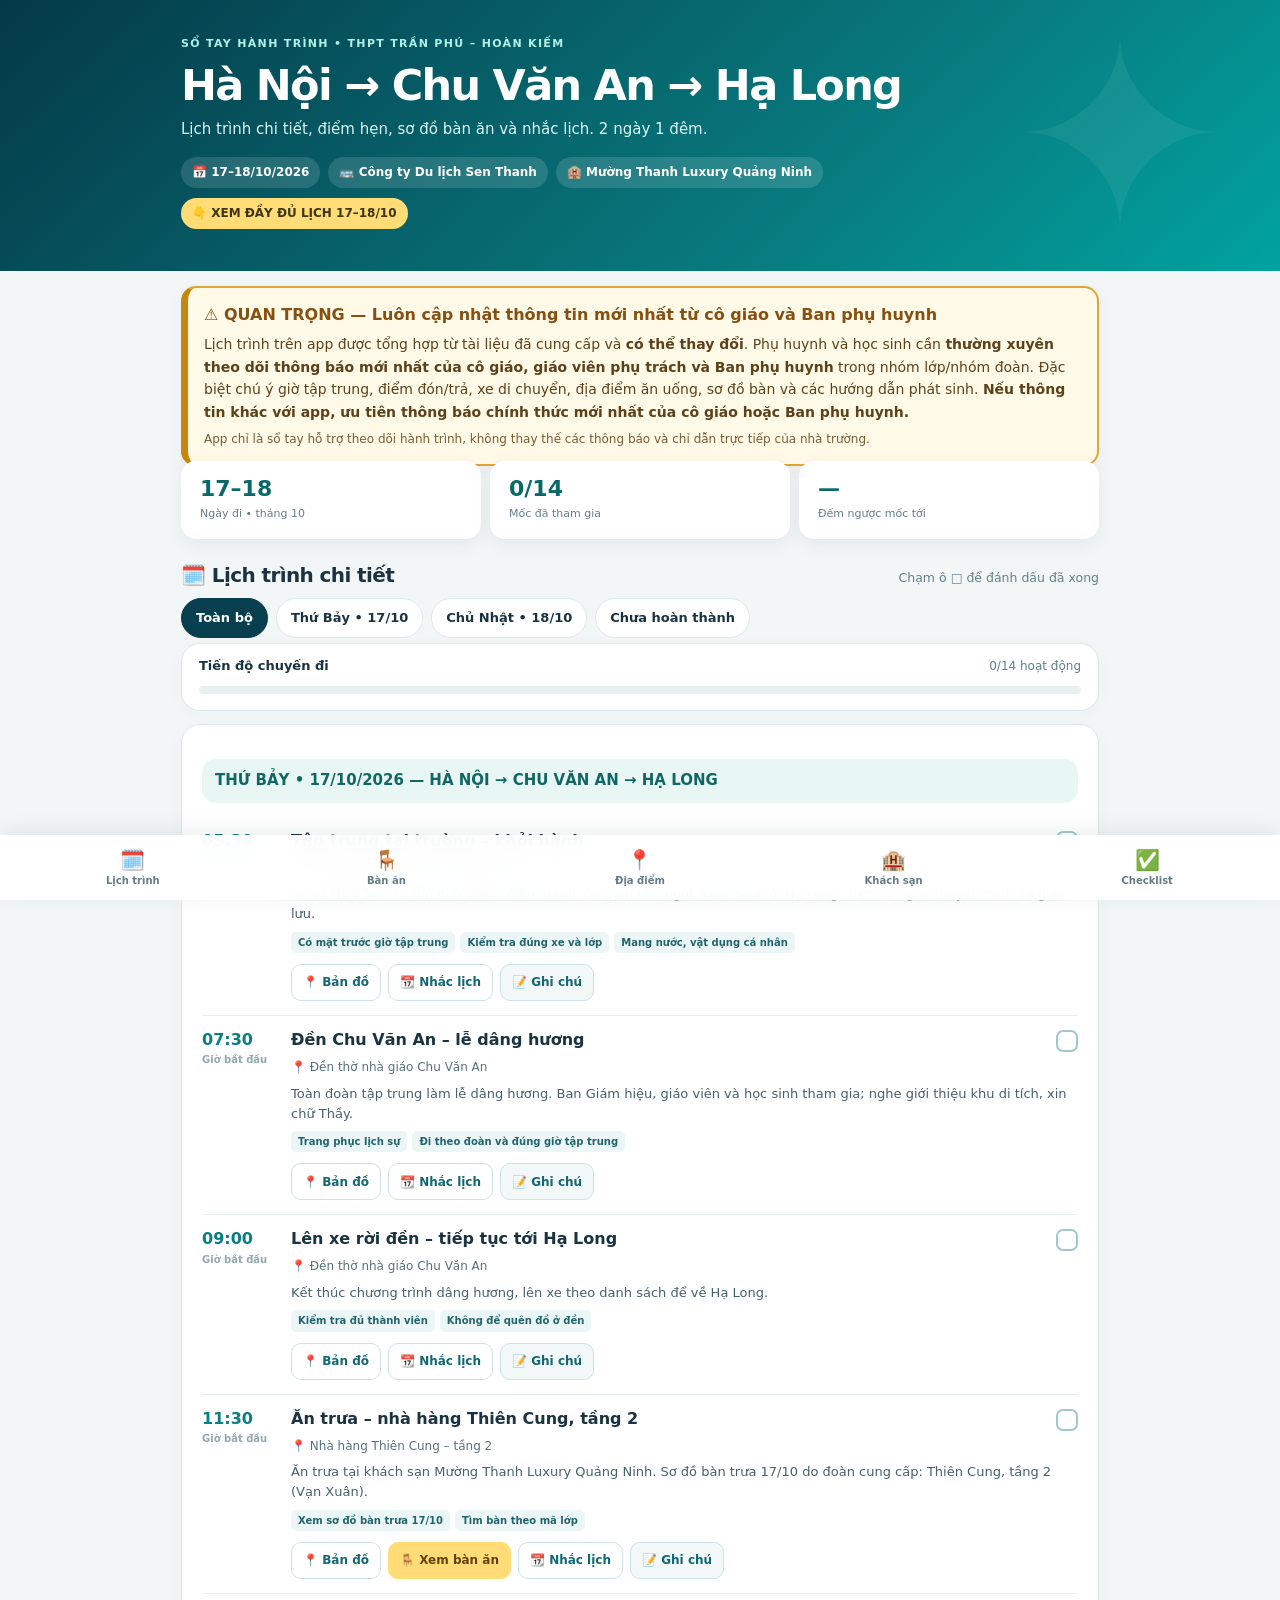
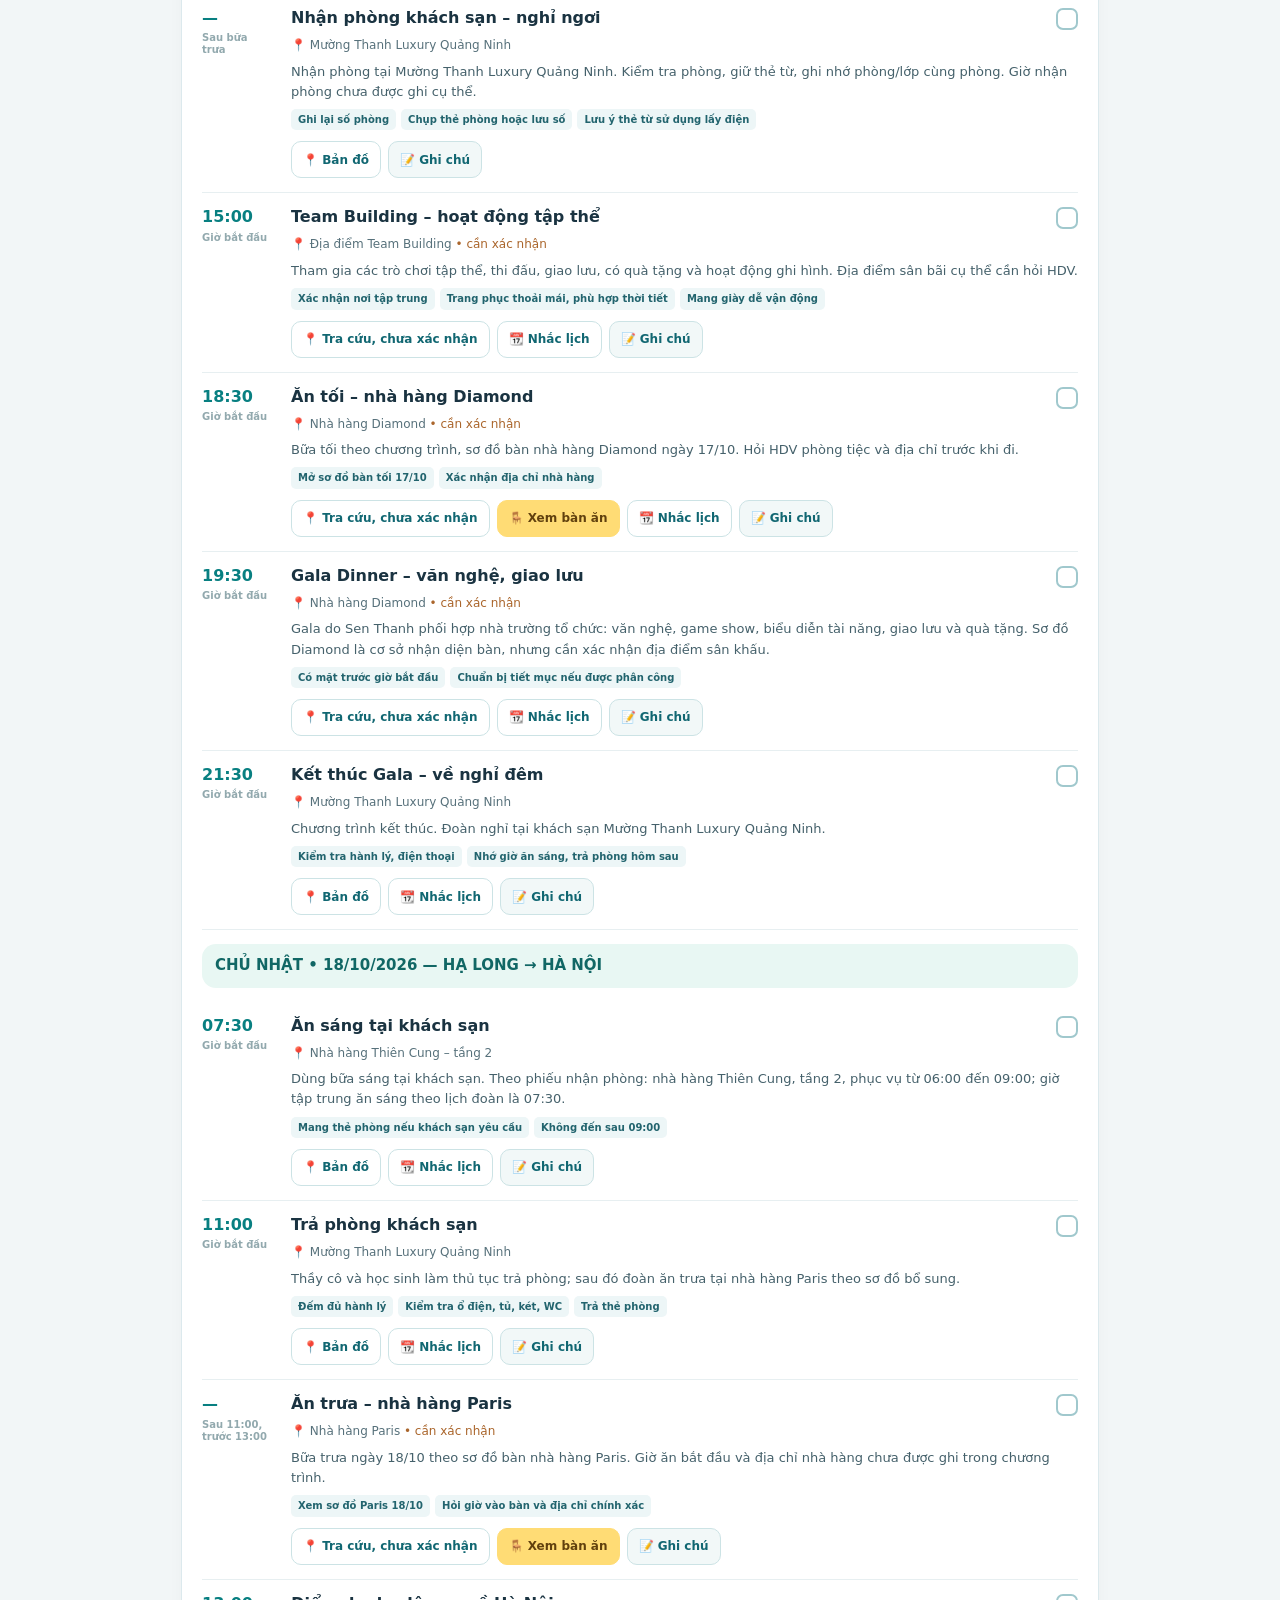
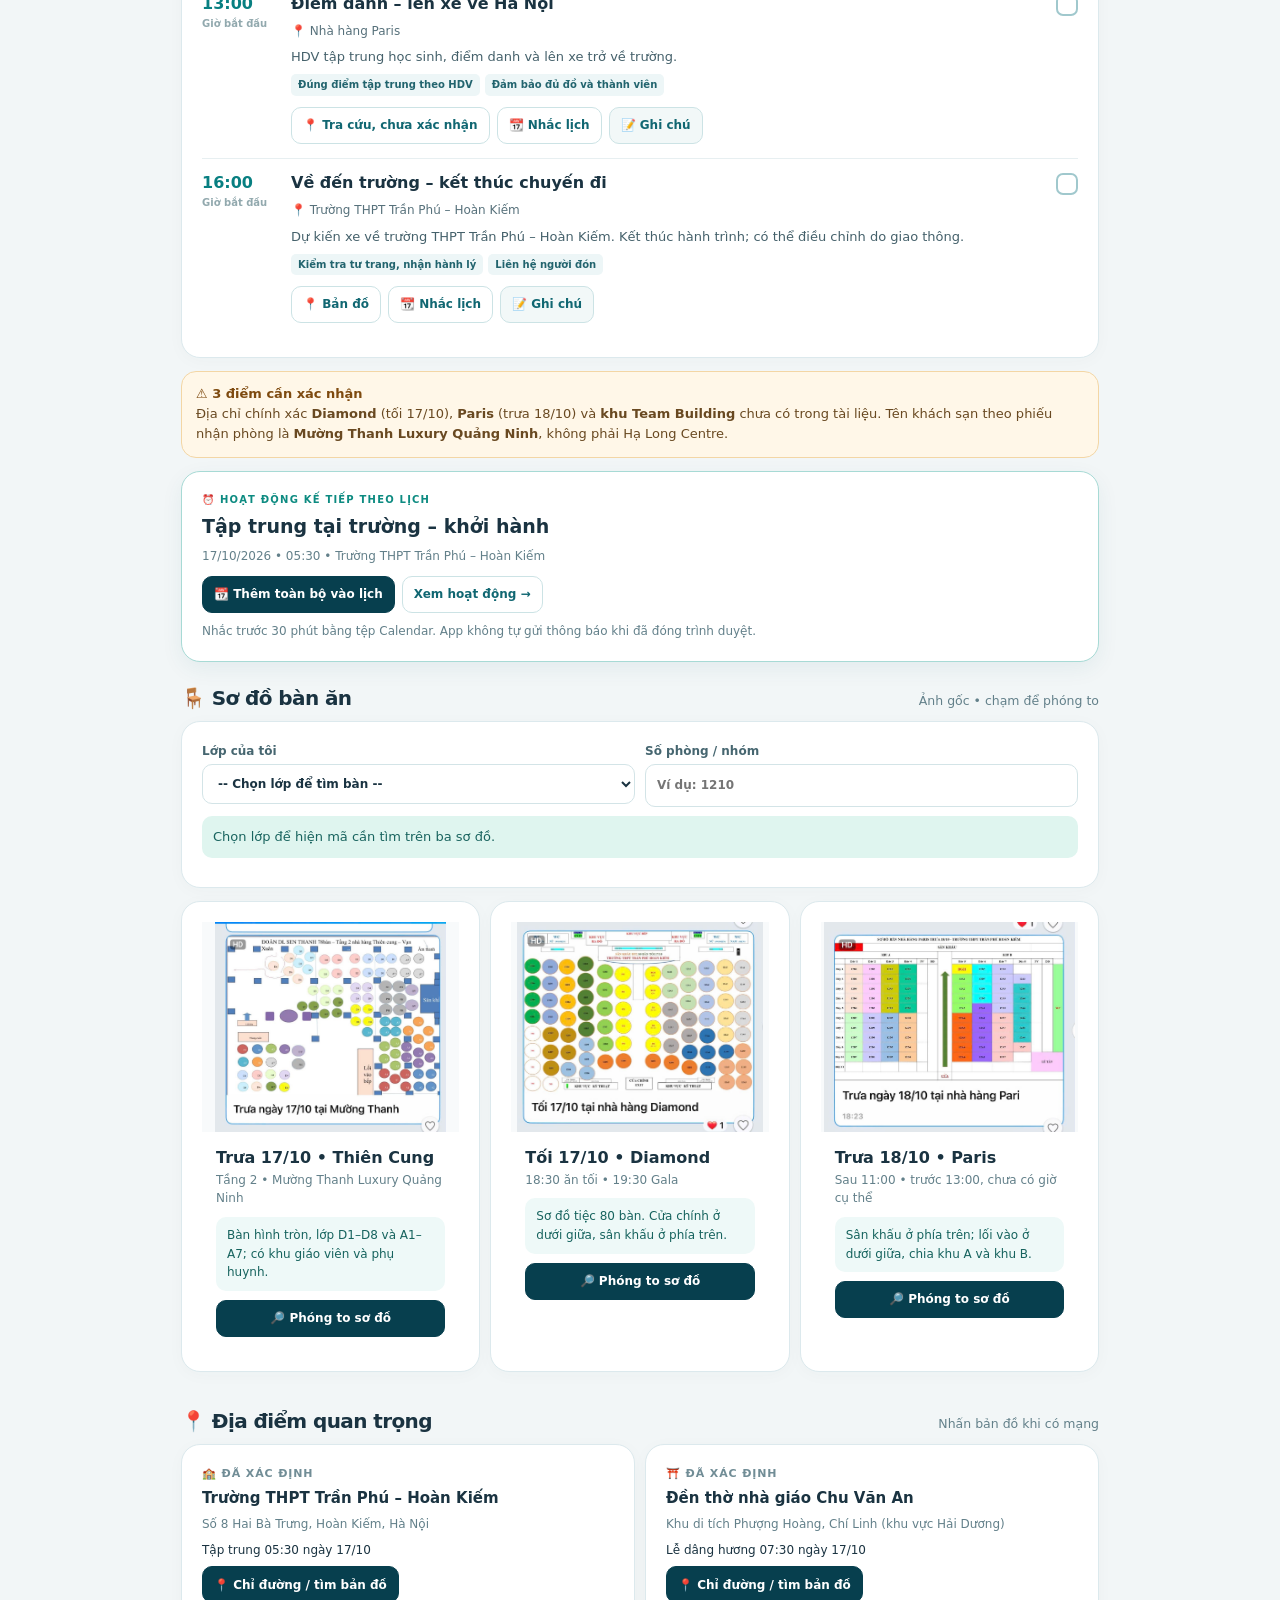
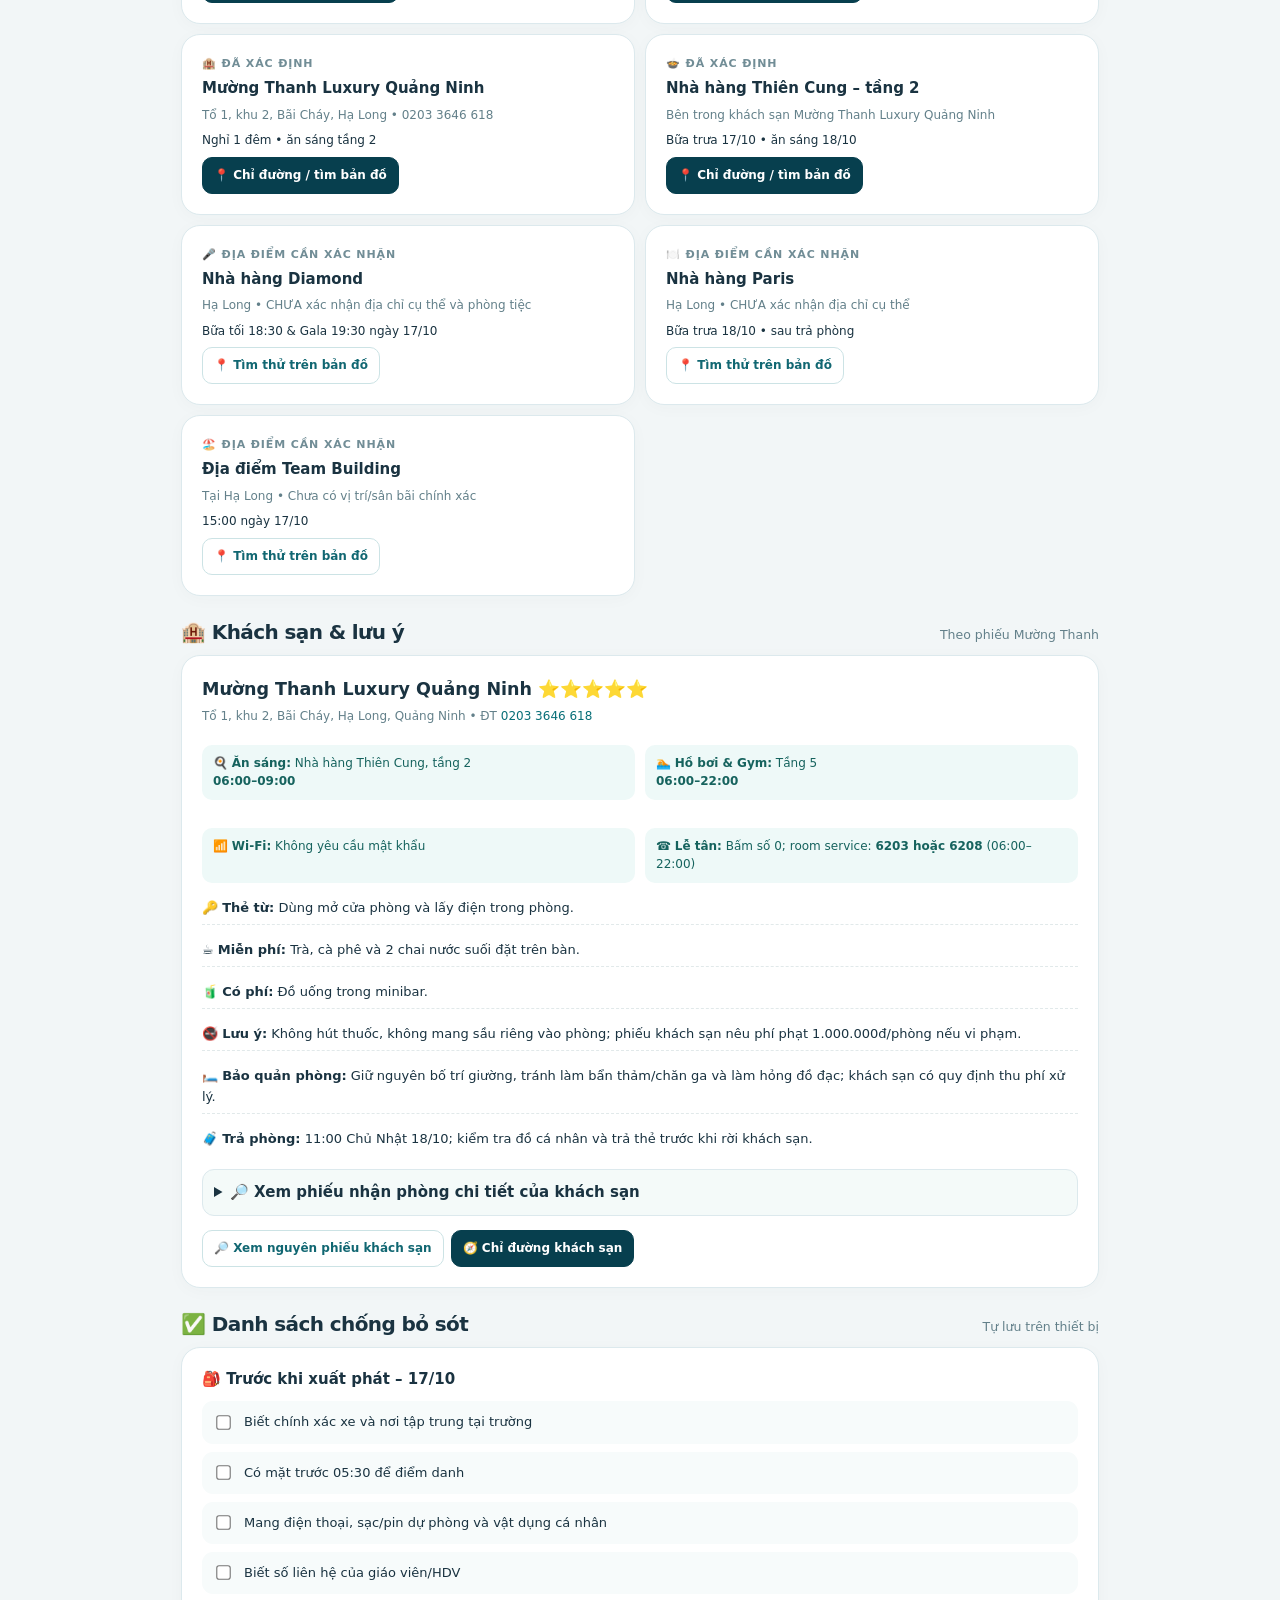
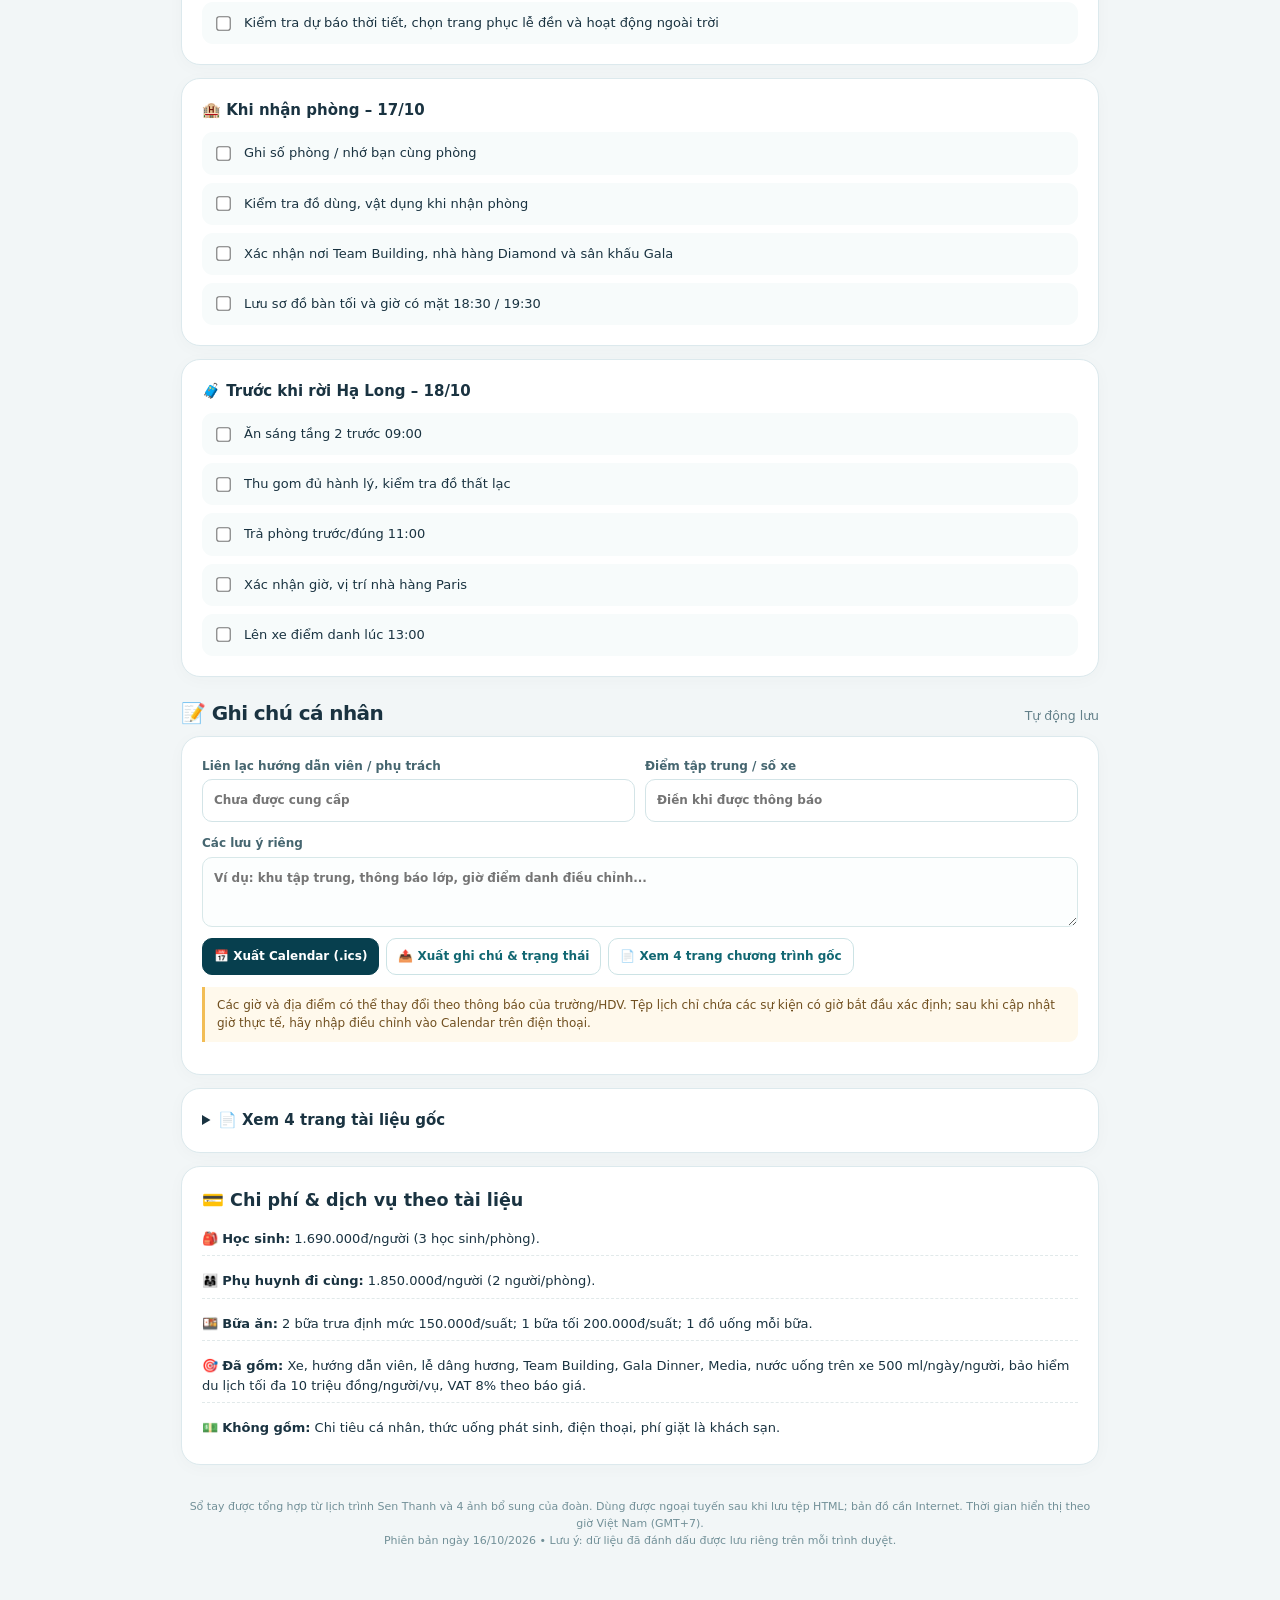
==== ha-long-17-18-10-2026/index.html @ 13219a69 "Publish Ha Long 17-18 Oct 2026 travel itinerary and official notice" ====
<!doctype html>
<html lang="vi"><head><meta charset="UTF-8"><meta name="viewport" content="width=device-width, initial-scale=1, viewport-fit=cover"><meta name="theme-color" content="#073f4e"><title>Lịch trình Hạ Long • 17–18/10/2026</title>
<style>
:root{color-scheme:light;--navy:#073f4e;--ink:#1a3341;--muted:#63808a;--sea:#0c908c;--mint:#e8f7f3;--paper:#f2f6f7;--yellow:#ffdc75;--line:#dce9ed;--rose:#fff0ea;--radius:19px}*{box-sizing:border-box}html{scroll-behavior:smooth}body{margin:0;background:var(--paper);color:var(--ink);font:15px/1.55 system-ui,-apple-system,BlinkMacSystemFont,"Segoe UI",sans-serif;padding-bottom:calc(96px + env(safe-area-inset-bottom))}button,input,select,textarea{font:inherit}button{cursor:pointer}a{color:#086f78;text-decoration:none}a:hover{text-decoration:underline}.wrap{width:min(100%,950px);padding:0 16px;margin:auto}.hero{background:linear-gradient(137deg,#043948 0%,#087c80 66%,#00a3a0 100%);color:#fff;padding:25px 0 30px;position:relative;overflow:hidden}.hero:before{content:'✦';position:absolute;right:4%;top:-64px;font-size:260px;color:#ffffff10}.kicker{letter-spacing:.12em;font-size:11px;font-weight:800;text-transform:uppercase;color:#b1f0e6}.hero h1{font-size:clamp(29px,6.8vw,43px);line-height:1.12;letter-spacing:-.04em;margin:9px 0}.hero p{margin:0;color:#d9f5f3}.hero-bottom{display:flex;flex-wrap:wrap;gap:8px;margin-top:16px}.pill{display:inline-flex;align-items:center;gap:6px;border-radius:999px;padding:6px 11px;font-size:12px;font-weight:700;background:#ffffff22;color:inherit}.stats{display:grid;grid-template-columns:repeat(3,1fr);gap:9px;margin:-22px auto 16px;position:relative;z-index:1}.stat{background:#fff;border-radius:15px;padding:13px 11px;box-shadow:0 5px 18px #0b3a4912}.stat b{display:block;font-size:22px;color:#096968;line-height:1.15}.stat span{color:#657e89;font-size:11px}.topalert{border:1px solid #f3d6a5;background:#fff7e8;border-radius:15px;padding:12px 14px;margin:13px 0;color:#694921;font-size:13px}.topalert strong{color:#7e4a0f}.sectionhead{margin:23px 0 10px;display:flex;justify-content:space-between;align-items:baseline;gap:8px}.sectionhead h2{font-size:20px;letter-spacing:-.03em;line-height:1.3;margin:0}.sectionhead small{color:var(--muted)}.panel{background:white;border:1px solid var(--line);border-radius:var(--radius);padding:17px;margin-bottom:13px;box-shadow:0 3px 17px #143d4c07}.next{border-color:#a7dad5;box-shadow:0 7px 22px #005b6311}.eyebrow{font-size:10px;font-weight:900;text-transform:uppercase;letter-spacing:.12em;color:#0d8b81}.next strong{display:block;font-size:19px;margin:5px 0}.sub{font-size:12px;color:var(--muted)}.flex{display:flex;align-items:center;justify-content:space-between;gap:12px}.grid2{display:grid;grid-template-columns:repeat(2,minmax(0,1fr));gap:10px}.filterrow{display:flex;gap:8px;overflow:auto;padding-bottom:5px}.chip{white-space:nowrap;border:1px solid var(--line);background:#fff;padding:9px 14px;border-radius:999px;color:var(--ink);font-size:13px;font-weight:800}.chip.active{background:var(--navy);color:#fff;border-color:var(--navy)}.dayhead{background:var(--mint);border-radius:14px;padding:10px 13px;font-weight:900;color:#116765;margin:14px 0}.event{display:grid;grid-template-columns:54px 1fr;gap:12px;padding:14px 0;border-bottom:1px solid #e7eff1}.event:last-child{border:0}.et{font-weight:900;color:#087f81;font-size:15px;line-height:1.2}.et small{display:block;color:#92a9ae;font-size:10px;font-weight:700;margin-top:5px}.erow{display:flex;gap:8px;align-items:flex-start}.evtitle{font-size:16px;line-height:1.3;font-weight:850;margin:0;flex:1}.event.checked .evtitle{text-decoration:line-through;color:#90a2a8}.evplace{font-size:12px;color:#57717b;margin:6px 0}.desc{font-size:13px;margin:7px 0;color:#45616b}.tags{display:flex;flex-wrap:wrap;gap:5px;margin-top:7px}.tag{background:#edf6f7;border-radius:5px;padding:3px 7px;font-size:10px;font-weight:750;color:#22646e}.tag.warn{background:#fff0d7;color:#92551c}.tag.special{background:#e4f5e9;color:#377b52}.actions{display:flex;gap:7px;flex-wrap:wrap;margin-top:11px}.btn{display:inline-flex;align-items:center;justify-content:center;gap:6px;border:1px solid #cce3e5;border-radius:10px;background:white;color:#116772;padding:8px 11px;font-size:12px;font-weight:800;min-height:37px;text-decoration:none!important}.btn.primary{background:var(--navy);color:white;border-color:var(--navy)}.btn.yellow{background:var(--yellow);border-color:var(--yellow);color:#61410e}.btn.ghost{background:#f2f8f8}.complete{appearance:none;border:2px solid #a0c8cd;border-radius:7px;width:22px;height:22px;flex:0 0 22px;margin:0;cursor:pointer}.complete:checked{background:#0b9089;border-color:#0b9089;background-image:url("data:image/svg+xml,%3Csvg xmlns='http://www.w3.org/2000/svg' viewBox='0 0 24 24'%3E%3Cpath fill='none' stroke='white' stroke-width='3.3' d='m5 12 5 5L20 7'/%3E%3C/svg%3E")}.progressouter{height:8px;border-radius:20px;background:#e8f1f0;overflow:hidden;margin:10px 0 4px}.progressinner{height:100%;background:linear-gradient(90deg,#0c998e,#4fcfba);border-radius:20px;transition:width .2s}.imgcard{overflow:hidden;padding:0}.imgcard img{display:block;width:100%;height:210px;object-fit:contain;background:#f8fafb;cursor:zoom-in}.imgbody{padding:14px}.imgbody h3{margin:0;font-size:16px}.muted{color:var(--muted)}.mini{font-size:12px}.maplabel{background:#eef9f8;color:#16635e;border-radius:10px;font-size:12px;padding:9px 11px;margin:9px 0}.note{width:100%;border:1px solid #d8e8e9;border-radius:10px;padding:11px;min-height:70px;resize:vertical;background:#fcfefe}.field{display:flex;flex-direction:column;gap:4px;font-size:12px;color:#466670;font-weight:750}.field input,.field select{border-radius:10px;border:1px solid #d3e4e7;background:#fff;padding:11px;color:var(--ink);width:100%}.checklist{display:grid;gap:8px}.checkitem{display:flex;align-items:center;gap:11px;background:#f7fbfb;padding:11px;border-radius:11px;font-size:13px;cursor:pointer}.checkitem input{accent-color:#0c8886;transform:scale(1.12)}.checkitem.done{color:#8b9fa4;text-decoration:line-through}.infoitems{display:grid;gap:9px}.infoitems div{font-size:13px;border-bottom:1px dashed #e1e9ea;padding:6px 0}.infoitems div:last-child{border:0}.warnbox{border-left:3px solid #f2bd55;padding:9px 12px;background:#fff9ec;font-size:12px;border-radius:0 9px 9px 0;color:#715020;margin:12px 0}.nav{position:fixed;bottom:0;left:0;right:0;z-index:10;padding:7px 7px calc(7px + env(safe-area-inset-bottom));background:#ffffffee;backdrop-filter:blur(12px);box-shadow:0 -4px 20px #12303a15;display:flex;justify-content:space-around;gap:2px}.nav a{flex:1;text-align:center;color:#647d88;font-size:10px;font-weight:750;padding:5px 1px;border-radius:10px}.nav a span{display:block;font-size:20px;line-height:1.3}.nav a:focus,.nav a:hover{background:#e5f5f5;color:#087d79;text-decoration:none}.mapdialog{border:0;border-radius:16px;box-shadow:0 20px 65px #0007;padding:0;width:calc(100vw - 12px);max-width:1100px;max-height:95vh;overflow:hidden}.mapdialog::backdrop{background:#061a21cc}.modalhead{display:flex;align-items:center;justify-content:space-between;padding:10px 14px;background:var(--navy);color:white;gap:12px}.modalhead button{background:#ffffff33;border:0;color:#fff;border-radius:8px;padding:5px 11px}.zoombar{display:flex;align-items:center;gap:8px;padding:9px;background:#eff6f6}.zoombar input{flex:1;min-width:30px}.modalbody{overflow:auto;height:min(73vh,850px);background:#d6dedf;text-align:center;touch-action:pan-x pan-y}.modalbody img{width:100%;max-width:none;height:auto;display:block;margin:auto;transform-origin:top left}.modalcaption{font-size:11px;color:#415e65;padding:6px 10px;background:#fff}.footer{font-size:11px;color:#729098;text-align:center;padding:20px 0}.hide{display:none!important}.roomhint{background:#dff5ef;border-radius:10px;padding:11px;color:#19645f;font-size:13px;margin:9px 0}.event-note{border-left:3px solid #91d3d0;color:#39747b;background:#f4fbfa;padding:5px 9px;font-size:12px;margin:9px 0}.uc{font-size:11px;text-transform:uppercase;letter-spacing:.08em;font-weight:800;color:#718d96}.w100{width:100%}@media(min-width:700px){.contentcols{display:grid;grid-template-columns:1.55fr 1fr;gap:15px;align-items:start}.img-grid{grid-template-columns:repeat(3,minmax(0,1fr))}.stat{padding:15px 19px}.panel{padding:20px}.hero{padding:35px 0 42px}.event{grid-template-columns:72px 1fr;gap:17px}.et{font-size:16px}}@media(prefers-reduced-motion:reduce){html{scroll-behavior:auto}}
.staticseat summary{cursor:pointer;padding:13px 14px;color:#154b59}.staticseat img{height:auto;width:100%;object-fit:contain;max-height:none}.hotelSheet{margin:14px 0;padding:11px;border:1px solid #dce9ed;border-radius:12px;background:#f4faf9}.hotelSheet summary{cursor:pointer}.hotelSheet img{display:block;margin-top:10px}.panel details summary{cursor:pointer}#eventlist{scroll-margin-top:14px}#schedule{scroll-margin-top:12px}.official-notice{background:#fff9e8;border:2px solid #dfa635;border-left:7px solid #c7880a;padding:15px 16px;margin:15px 0 17px;border-radius:15px;color:#5d4119;box-shadow:0 4px 15px #7749030e}.official-notice strong{display:block;font-size:16px;color:#855012;margin-bottom:6px}.official-notice p{margin:0;font-size:14px;line-height:1.6}.official-notice small{display:block;margin-top:7px;color:#795c32;font-size:12px}</style></head><body>
<header class="hero" id="home"><div class="wrap"><div class="kicker">Sổ tay hành trình • THPT Trần Phú – Hoàn Kiếm</div><h1>Hà Nội → Chu Văn An → Hạ Long</h1><p>Lịch trình chi tiết, điểm hẹn, sơ đồ bàn ăn và nhắc lịch. 2 ngày 1 đêm.</p><div class="hero-bottom"><span class="pill">📅 17–18/10/2026</span><span class="pill">🚌 Công ty Du lịch Sen Thanh</span><span class="pill">🏨 Mường Thanh Luxury Quảng Ninh</span></div></div><div class="wrap" style="padding-top:10px"><a class="pill" style="background:#ffdc75;color:#3d3616" href="#schedule">👇 XEM ĐẦY ĐỦ LỊCH 17–18/10</a></div></header>
<main class="wrap"><aside class="official-notice" role="note" aria-label="Quan trọng: cập nhật thông tin từ giáo viên và Ban phụ huynh"><strong>⚠️ QUAN TRỌNG — Luôn cập nhật thông tin mới nhất từ cô giáo và Ban phụ huynh</strong><p>Lịch trình trên app được tổng hợp từ tài liệu đã cung cấp và <b>có thể thay đổi</b>. Phụ huynh và học sinh cần <b>thường xuyên theo dõi thông báo mới nhất của cô giáo, giáo viên phụ trách và Ban phụ huynh</b> trong nhóm lớp/nhóm đoàn. Đặc biệt chú ý giờ tập trung, điểm đón/trả, xe di chuyển, địa điểm ăn uống, sơ đồ bàn và các hướng dẫn phát sinh. <b>Nếu thông tin khác với app, ưu tiên thông báo chính thức mới nhất của cô giáo hoặc Ban phụ huynh.</b></p><small>App chỉ là sổ tay hỗ trợ theo dõi hành trình, không thay thế các thông báo và chỉ dẫn trực tiếp của nhà trường.</small></aside><noscript><div class="topalert"><strong>✅ Lịch trình đang hiển thị đầy đủ.</strong> Trình xem tệp hiện tại không hỗ trợ JavaScript, vì vậy phần đánh dấu hoàn thành và nhắc lịch tự động cần mở bằng Safari/Chrome. Bạn vẫn có thể đọc 14 hoạt động và xem 3 sơ đồ bàn ăn ngay bên dưới.</div></noscript><div class="stats"><div class="stat"><b id="daysleft">17–18</b><span>Ngày đi • tháng 10</span></div><div class="stat"><b id="completedCount">0/14</b><span>Mốc đã tham gia</span></div><div class="stat"><b id="remains">—</b><span>Đếm ngược mốc tới</span></div></div>
<div class="sectionhead" id="schedule"><h2>🗓️ Lịch trình chi tiết</h2><small>Chạm ô □ để đánh dấu đã xong</small></div><div class="filterrow"><button class="chip active" data-day="all" onclick="setDay('all')">Toàn bộ</button><button class="chip" data-day="17" onclick="setDay('17')">Thứ Bảy • 17/10</button><button class="chip" data-day="18" onclick="setDay('18')">Chủ Nhật • 18/10</button><button class="chip" data-day="pending" onclick="setDay('pending')">Chưa hoàn thành</button></div>
<div class="panel" style="padding:12px 17px"><div class="flex"><span style="font-weight:800;font-size:13px">Tiến độ chuyến đi</span><span id="progressLabel" class="sub">0/14</span></div><div class="progressouter"><div class="progressinner" id="progressInner" style="width:0%"></div></div></div><div class="panel" id="eventlist"><div class="dayhead">THỨ BẢY, 17/10/2026 • HÀ NỘI – CHU VĂN AN – HẠ LONG</div><article class="event" id="e1"><div class="et">05:30<small>17/10/2026</small></div><div><div class="erow"><h3 class="evtitle">Tập trung tại trường – khởi hành</h3><input class="complete" type="checkbox" aria-label="Đã tham gia Tập trung tại trường – khởi hành" onchange="markEvent('e1',this.checked)"></div><div class="evplace">📍 Trường THPT Trần Phú – Hoàn Kiếm</div><p class="desc">Xe và HDV Sen Thanh đón đoàn; điểm danh, ổn định chỗ ngồi, khởi hành đi Hạ Long. Trên xe nghe thuyết minh và giao lưu.</p><div class="tags"><span class="tag">Có mặt trước giờ tập trung</span><span class="tag">Kiểm tra đúng xe và lớp</span><span class="tag">Mang nước, vật dụng cá nhân</span></div><div class="actions"><a class="btn" target="_blank" rel="noopener" href="https://www.google.com/maps/search/?api=1&amp;query=Tr%C6%B0%E1%BB%9Dng%20THPT%20Tr%E1%BA%A7n%20Ph%C3%BA%20Ho%C3%A0n%20Ki%E1%BA%BFm%208%20Hai%20B%C3%A0%20Tr%C6%B0ng%20H%C3%A0%20N%E1%BB%99i">📍 Bản đồ</a><button class="btn" type="button" onclick="downloadEventICS('e1')">📆 Nhắc lịch</button><button class="btn ghost" type="button" onclick="editEventNote('e1')">📝 Ghi chú</button></div></div></article><article class="event" id="e2"><div class="et">07:30<small>17/10/2026</small></div><div><div class="erow"><h3 class="evtitle">Đền Chu Văn An – lễ dâng hương</h3><input class="complete" type="checkbox" aria-label="Đã tham gia Đền Chu Văn An – lễ dâng hương" onchange="markEvent('e2',this.checked)"></div><div class="evplace">📍 Đền thờ nhà giáo Chu Văn An</div><p class="desc">Toàn đoàn tập trung làm lễ dâng hương. Ban Giám hiệu, giáo viên và học sinh tham gia; nghe giới thiệu khu di tích, xin chữ Thầy.</p><div class="tags"><span class="tag">Trang phục lịch sự</span><span class="tag">Đi theo đoàn và đúng giờ tập trung</span></div><div class="actions"><a class="btn" target="_blank" rel="noopener" href="https://www.google.com/maps/search/?api=1&amp;query=%C4%90%E1%BB%81n%20th%E1%BB%9D%20Chu%20V%C4%83n%20An%20Ph%C6%B0%E1%BB%A3ng%20Ho%C3%A0ng%20Ch%C3%AD%20Linh">📍 Bản đồ</a><button class="btn" type="button" onclick="downloadEventICS('e2')">📆 Nhắc lịch</button><button class="btn ghost" type="button" onclick="editEventNote('e2')">📝 Ghi chú</button></div></div></article><article class="event" id="e3"><div class="et">09:00<small>17/10/2026</small></div><div><div class="erow"><h3 class="evtitle">Lên xe rời đền – tiếp tục tới Hạ Long</h3><input class="complete" type="checkbox" aria-label="Đã tham gia Lên xe rời đền – tiếp tục tới Hạ Long" onchange="markEvent('e3',this.checked)"></div><div class="evplace">📍 Đền thờ nhà giáo Chu Văn An</div><p class="desc">Kết thúc chương trình dâng hương, lên xe theo danh sách để về Hạ Long.</p><div class="tags"><span class="tag">Kiểm tra đủ thành viên</span><span class="tag">Không để quên đồ ở đền</span></div><div class="actions"><a class="btn" target="_blank" rel="noopener" href="https://www.google.com/maps/search/?api=1&amp;query=%C4%90%E1%BB%81n%20th%E1%BB%9D%20Chu%20V%C4%83n%20An%20Ph%C6%B0%E1%BB%A3ng%20Ho%C3%A0ng%20Ch%C3%AD%20Linh">📍 Bản đồ</a><button class="btn" type="button" onclick="downloadEventICS('e3')">📆 Nhắc lịch</button><button class="btn ghost" type="button" onclick="editEventNote('e3')">📝 Ghi chú</button></div></div></article><article class="event" id="e4"><div class="et">11:30<small>17/10/2026</small></div><div><div class="erow"><h3 class="evtitle">Ăn trưa – nhà hàng Thiên Cung, tầng 2</h3><input class="complete" type="checkbox" aria-label="Đã tham gia Ăn trưa – nhà hàng Thiên Cung, tầng 2" onchange="markEvent('e4',this.checked)"></div><div class="evplace">📍 Nhà hàng Thiên Cung – tầng 2</div><p class="desc">Ăn trưa tại khách sạn Mường Thanh Luxury Quảng Ninh. Sơ đồ bàn trưa 17/10 do đoàn cung cấp: Thiên Cung, tầng 2 (Vạn Xuân).</p><div class="tags"><span class="tag">Xem sơ đồ bàn trưa 17/10</span><span class="tag">Tìm bàn theo mã lớp</span></div><div class="actions"><a class="btn" target="_blank" rel="noopener" href="https://www.google.com/maps/search/?api=1&amp;query=M%C6%B0%E1%BB%9Dng%20Thanh%20Luxury%20Qu%E1%BA%A3ng%20Ninh%20Hotel">📍 Bản đồ</a><button class="btn yellow" type="button" onclick="viewImage('thiencung','Sơ đồ bàn ăn')">🪑 Xem bàn ăn</button><button class="btn" type="button" onclick="downloadEventICS('e4')">📆 Nhắc lịch</button><button class="btn ghost" type="button" onclick="editEventNote('e4')">📝 Ghi chú</button></div></div></article><article class="event" id="e5"><div class="et">Theo đoàn<small>Sau bữa trưa</small></div><div><div class="erow"><h3 class="evtitle">Nhận phòng khách sạn – nghỉ ngơi</h3><input class="complete" type="checkbox" aria-label="Đã tham gia Nhận phòng khách sạn – nghỉ ngơi" onchange="markEvent('e5',this.checked)"></div><div class="evplace">📍 Mường Thanh Luxury Quảng Ninh</div><p class="desc">Nhận phòng tại Mường Thanh Luxury Quảng Ninh. Kiểm tra phòng, giữ thẻ từ, ghi nhớ phòng/lớp cùng phòng. Giờ nhận phòng chưa được ghi cụ thể.</p><div class="tags"><span class="tag">Ghi lại số phòng</span><span class="tag">Chụp thẻ phòng hoặc lưu số</span><span class="tag">Lưu ý thẻ từ sử dụng lấy điện</span></div><div class="actions"><a class="btn" target="_blank" rel="noopener" href="https://www.google.com/maps/search/?api=1&amp;query=M%C6%B0%E1%BB%9Dng%20Thanh%20Luxury%20Qu%E1%BA%A3ng%20Ninh%20Hotel">📍 Bản đồ</a><button class="btn ghost" type="button" onclick="editEventNote('e5')">📝 Ghi chú</button></div></div></article><article class="event" id="e6"><div class="et">15:00<small>17/10/2026</small></div><div><div class="erow"><h3 class="evtitle">Team Building – hoạt động tập thể</h3><input class="complete" type="checkbox" aria-label="Đã tham gia Team Building – hoạt động tập thể" onchange="markEvent('e6',this.checked)"></div><div class="evplace">📍 Địa điểm Team Building<b> • cần xác nhận</b></div><p class="desc">Tham gia các trò chơi tập thể, thi đấu, giao lưu, có quà tặng và hoạt động ghi hình. Địa điểm sân bãi cụ thể cần hỏi HDV.</p><div class="tags"><span class="tag warn">⚠ Chờ xác nhận địa chỉ</span><span class="tag">Xác nhận nơi tập trung</span><span class="tag">Trang phục thoải mái, phù hợp thời tiết</span><span class="tag">Mang giày dễ vận động</span></div><div class="actions"><a class="btn" target="_blank" rel="noopener" href="https://www.google.com/maps/search/?api=1&amp;query=B%C3%A3i%20Ch%C3%A1y%20H%E1%BA%A1%20Long%20Qu%E1%BA%A3ng%20Ninh">📍 Tra cứu vị trí</a><button class="btn" type="button" onclick="downloadEventICS('e6')">📆 Nhắc lịch</button><button class="btn ghost" type="button" onclick="editEventNote('e6')">📝 Ghi chú</button></div></div></article><article class="event" id="e7"><div class="et">18:30<small>17/10/2026</small></div><div><div class="erow"><h3 class="evtitle">Ăn tối – nhà hàng Diamond</h3><input class="complete" type="checkbox" aria-label="Đã tham gia Ăn tối – nhà hàng Diamond" onchange="markEvent('e7',this.checked)"></div><div class="evplace">📍 Nhà hàng Diamond<b> • cần xác nhận</b></div><p class="desc">Bữa tối theo chương trình, sơ đồ bàn nhà hàng Diamond ngày 17/10. Hỏi HDV phòng tiệc và địa chỉ trước khi đi.</p><div class="tags"><span class="tag warn">⚠ Chờ xác nhận địa chỉ</span><span class="tag">Mở sơ đồ bàn tối 17/10</span><span class="tag">Xác nhận địa chỉ nhà hàng</span></div><div class="actions"><a class="btn" target="_blank" rel="noopener" href="https://www.google.com/maps/search/?api=1&amp;query=Nh%C3%A0%20h%C3%A0ng%20Diamond%20H%E1%BA%A1%20Long%20Qu%E1%BA%A3ng%20Ninh">📍 Tra cứu vị trí</a><button class="btn yellow" type="button" onclick="viewImage('diamond','Sơ đồ bàn ăn')">🪑 Xem bàn ăn</button><button class="btn" type="button" onclick="downloadEventICS('e7')">📆 Nhắc lịch</button><button class="btn ghost" type="button" onclick="editEventNote('e7')">📝 Ghi chú</button></div></div></article><article class="event" id="e8"><div class="et">19:30<small>17/10/2026</small></div><div><div class="erow"><h3 class="evtitle">Gala Dinner – văn nghệ, giao lưu</h3><input class="complete" type="checkbox" aria-label="Đã tham gia Gala Dinner – văn nghệ, giao lưu" onchange="markEvent('e8',this.checked)"></div><div class="evplace">📍 Nhà hàng Diamond<b> • cần xác nhận</b></div><p class="desc">Gala do Sen Thanh phối hợp nhà trường tổ chức: văn nghệ, game show, biểu diễn tài năng, giao lưu và quà tặng. Sơ đồ Diamond là cơ sở nhận diện bàn, nhưng cần xác nhận địa điểm sân khấu.</p><div class="tags"><span class="tag warn">⚠ Chờ xác nhận địa chỉ</span><span class="tag">Có mặt trước giờ bắt đầu</span><span class="tag">Chuẩn bị tiết mục nếu được phân công</span></div><div class="actions"><a class="btn" target="_blank" rel="noopener" href="https://www.google.com/maps/search/?api=1&amp;query=Nh%C3%A0%20h%C3%A0ng%20Diamond%20H%E1%BA%A1%20Long%20Qu%E1%BA%A3ng%20Ninh">📍 Tra cứu vị trí</a><button class="btn" type="button" onclick="downloadEventICS('e8')">📆 Nhắc lịch</button><button class="btn ghost" type="button" onclick="editEventNote('e8')">📝 Ghi chú</button></div></div></article><article class="event" id="e9"><div class="et">21:30<small>17/10/2026</small></div><div><div class="erow"><h3 class="evtitle">Kết thúc Gala – về nghỉ đêm</h3><input class="complete" type="checkbox" aria-label="Đã tham gia Kết thúc Gala – về nghỉ đêm" onchange="markEvent('e9',this.checked)"></div><div class="evplace">📍 Mường Thanh Luxury Quảng Ninh</div><p class="desc">Chương trình kết thúc. Đoàn nghỉ tại khách sạn Mường Thanh Luxury Quảng Ninh.</p><div class="tags"><span class="tag">Kiểm tra hành lý, điện thoại</span><span class="tag">Nhớ giờ ăn sáng, trả phòng hôm sau</span></div><div class="actions"><a class="btn" target="_blank" rel="noopener" href="https://www.google.com/maps/search/?api=1&amp;query=M%C6%B0%E1%BB%9Dng%20Thanh%20Luxury%20Qu%E1%BA%A3ng%20Ninh%20Hotel">📍 Bản đồ</a><button class="btn" type="button" onclick="downloadEventICS('e9')">📆 Nhắc lịch</button><button class="btn ghost" type="button" onclick="editEventNote('e9')">📝 Ghi chú</button></div></div></article><div class="dayhead">CHỦ NHẬT, 18/10/2026 • HẠ LONG – HÀ NỘI</div><article class="event" id="e10"><div class="et">07:30<small>18/10/2026</small></div><div><div class="erow"><h3 class="evtitle">Ăn sáng tại khách sạn</h3><input class="complete" type="checkbox" aria-label="Đã tham gia Ăn sáng tại khách sạn" onchange="markEvent('e10',this.checked)"></div><div class="evplace">📍 Nhà hàng Thiên Cung – tầng 2</div><p class="desc">Dùng bữa sáng tại khách sạn. Theo phiếu nhận phòng: nhà hàng Thiên Cung, tầng 2, phục vụ từ 06:00 đến 09:00; giờ tập trung ăn sáng theo lịch đoàn là 07:30.</p><div class="tags"><span class="tag">Mang thẻ phòng nếu khách sạn yêu cầu</span><span class="tag">Không đến sau 09:00</span></div><div class="actions"><a class="btn" target="_blank" rel="noopener" href="https://www.google.com/maps/search/?api=1&amp;query=M%C6%B0%E1%BB%9Dng%20Thanh%20Luxury%20Qu%E1%BA%A3ng%20Ninh%20Hotel">📍 Bản đồ</a><button class="btn" type="button" onclick="downloadEventICS('e10')">📆 Nhắc lịch</button><button class="btn ghost" type="button" onclick="editEventNote('e10')">📝 Ghi chú</button></div></div></article><article class="event" id="e11"><div class="et">11:00<small>18/10/2026</small></div><div><div class="erow"><h3 class="evtitle">Trả phòng khách sạn</h3><input class="complete" type="checkbox" aria-label="Đã tham gia Trả phòng khách sạn" onchange="markEvent('e11',this.checked)"></div><div class="evplace">📍 Mường Thanh Luxury Quảng Ninh</div><p class="desc">Thầy cô và học sinh làm thủ tục trả phòng; sau đó đoàn ăn trưa tại nhà hàng Paris theo sơ đồ bổ sung.</p><div class="tags"><span class="tag">Đếm đủ hành lý</span><span class="tag">Kiểm tra ổ điện, tủ, két, WC</span><span class="tag">Trả thẻ phòng</span></div><div class="actions"><a class="btn" target="_blank" rel="noopener" href="https://www.google.com/maps/search/?api=1&amp;query=M%C6%B0%E1%BB%9Dng%20Thanh%20Luxury%20Qu%E1%BA%A3ng%20Ninh%20Hotel">📍 Bản đồ</a><button class="btn" type="button" onclick="downloadEventICS('e11')">📆 Nhắc lịch</button><button class="btn ghost" type="button" onclick="editEventNote('e11')">📝 Ghi chú</button></div></div></article><article class="event" id="e12"><div class="et">Theo đoàn<small>Sau 11:00, trước 13:00</small></div><div><div class="erow"><h3 class="evtitle">Ăn trưa – nhà hàng Paris</h3><input class="complete" type="checkbox" aria-label="Đã tham gia Ăn trưa – nhà hàng Paris" onchange="markEvent('e12',this.checked)"></div><div class="evplace">📍 Nhà hàng Paris<b> • cần xác nhận</b></div><p class="desc">Bữa trưa ngày 18/10 theo sơ đồ bàn nhà hàng Paris. Giờ ăn bắt đầu và địa chỉ nhà hàng chưa được ghi trong chương trình.</p><div class="tags"><span class="tag warn">⚠ Chờ xác nhận địa chỉ</span><span class="tag">Xem sơ đồ Paris 18/10</span><span class="tag">Hỏi giờ vào bàn và địa chỉ chính xác</span></div><div class="actions"><a class="btn" target="_blank" rel="noopener" href="https://www.google.com/maps/search/?api=1&amp;query=Nh%C3%A0%20h%C3%A0ng%20Paris%20H%E1%BA%A1%20Long%20Qu%E1%BA%A3ng%20Ninh">📍 Tra cứu vị trí</a><button class="btn yellow" type="button" onclick="viewImage('paris','Sơ đồ bàn ăn')">🪑 Xem bàn ăn</button><button class="btn ghost" type="button" onclick="editEventNote('e12')">📝 Ghi chú</button></div></div></article><article class="event" id="e13"><div class="et">13:00<small>18/10/2026</small></div><div><div class="erow"><h3 class="evtitle">Điểm danh – lên xe về Hà Nội</h3><input class="complete" type="checkbox" aria-label="Đã tham gia Điểm danh – lên xe về Hà Nội" onchange="markEvent('e13',this.checked)"></div><div class="evplace">📍 Nhà hàng Paris</div><p class="desc">HDV tập trung học sinh, điểm danh và lên xe trở về trường.</p><div class="tags"><span class="tag">Đúng điểm tập trung theo HDV</span><span class="tag">Đảm bảo đủ đồ và thành viên</span></div><div class="actions"><a class="btn" target="_blank" rel="noopener" href="https://www.google.com/maps/search/?api=1&amp;query=Nh%C3%A0%20h%C3%A0ng%20Paris%20H%E1%BA%A1%20Long%20Qu%E1%BA%A3ng%20Ninh">📍 Tra cứu vị trí</a><button class="btn" type="button" onclick="downloadEventICS('e13')">📆 Nhắc lịch</button><button class="btn ghost" type="button" onclick="editEventNote('e13')">📝 Ghi chú</button></div></div></article><article class="event" id="e14"><div class="et">16:00<small>18/10/2026</small></div><div><div class="erow"><h3 class="evtitle">Về đến trường – kết thúc chuyến đi</h3><input class="complete" type="checkbox" aria-label="Đã tham gia Về đến trường – kết thúc chuyến đi" onchange="markEvent('e14',this.checked)"></div><div class="evplace">📍 Trường THPT Trần Phú – Hoàn Kiếm</div><p class="desc">Dự kiến xe về trường THPT Trần Phú – Hoàn Kiếm. Kết thúc hành trình; có thể điều chỉnh do giao thông.</p><div class="tags"><span class="tag">Kiểm tra tư trang, nhận hành lý</span><span class="tag">Liên hệ người đón</span></div><div class="actions"><a class="btn" target="_blank" rel="noopener" href="https://www.google.com/maps/search/?api=1&amp;query=Tr%C6%B0%E1%BB%9Dng%20THPT%20Tr%E1%BA%A7n%20Ph%C3%BA%20Ho%C3%A0n%20Ki%E1%BA%BFm%208%20Hai%20B%C3%A0%20Tr%C6%B0ng%20H%C3%A0%20N%E1%BB%99i">📍 Bản đồ</a><button class="btn" type="button" onclick="downloadEventICS('e14')">📆 Nhắc lịch</button><button class="btn ghost" type="button" onclick="editEventNote('e14')">📝 Ghi chú</button></div></div></article></div>

<div class="topalert"><strong>⚠️ 3 điểm cần xác nhận</strong><div>Địa chỉ chính xác <b>Diamond</b> (tối 17/10), <b>Paris</b> (trưa 18/10) và <b>khu Team Building</b> chưa có trong tài liệu. Tên khách sạn theo phiếu nhận phòng là <b>Mường Thanh Luxury Quảng Ninh</b>, không phải Hạ Long Centre.</div></div>
<div class="panel next" id="nextbox"><div class="eyebrow">⏰ Hoạt động kế tiếp theo lịch</div><strong id="nexttitle">Đang xác định...</strong><div class="sub" id="nextdetail"></div><div class="actions"><button type="button" class="btn primary" onclick="downloadAllICS()">📆 Thêm toàn bộ vào lịch</button><button type="button" class="btn" onclick="goToNext()">Xem hoạt động →</button></div><div class="mini muted" style="margin-top:9px">Nhắc trước 30 phút bằng tệp Calendar. App không tự gửi thông báo khi đã đóng trình duyệt.</div></div>
<div class="sectionhead" id="seats"><h2>🪑 Sơ đồ bàn ăn</h2><small>Ảnh gốc • chạm để phóng to</small></div>
<div class="panel"><div class="grid2"><label class="field">Lớp của tôi<select id="userClass" onchange="saveProfile()"><option value="">-- Chọn lớp để tìm bàn --</option></select></label><label class="field">Số phòng / nhóm<input id="userRoom" placeholder="Ví dụ: 1210" oninput="saveProfile()"></label></div><div id="classGuide" class="roomhint">Chọn lớp để hiện mã cần tìm trên ba sơ đồ.</div></div>
<div class="grid2 img-grid" id="seatCards"><div class="panel imgcard"><details class="staticseat" open><summary><b>🪑 Trưa 17/10 · Thiên Cung</b><br><small>Tầng 2, khách sạn Mường Thanh Luxury Quảng Ninh</small></summary><img data-asset="thiencung" alt="Sơ đồ bàn ăn Trưa 17/10 · Thiên Cung" src="[data-uri]" loading="lazy"></details></div><div class="panel imgcard"><details class="staticseat" open><summary><b>🪑 Tối 17/10 · Diamond</b><br><small>18:30 ăn tối · 19:30 Gala</small></summary><img data-asset="diamond" alt="Sơ đồ bàn ăn Tối 17/10 · Diamond" src="[data-uri]" loading="lazy"></details></div><div class="panel imgcard"><details class="staticseat" open><summary><b>🪑 Trưa 18/10 · Paris</b><br><small>Sau 11:00, trước giờ lên xe 13:00</small></summary><img data-asset="paris" alt="Sơ đồ bàn ăn Trưa 18/10 · Paris" src="[data-uri]" loading="lazy"></details></div></div>
<div class="sectionhead" id="places"><h2>📍 Địa điểm quan trọng</h2><small>Nhấn bản đồ khi có mạng</small></div><div class="grid2" id="placesGrid"><div class="panel" style="margin:0"><div class="uc">🏫 Đã xác định</div><h3 style="font-size:15px;margin:5px 0">Trường THPT Trần Phú – Hoàn Kiếm</h3><p class="sub">Số 8 Hai Bà Trưng, Hoàn Kiếm, Hà Nội</p><p class="mini">Tập trung 05:30 ngày 17/10</p><a class="btn" href="https://www.google.com/maps/search/?api=1&amp;query=Tr%C6%B0%E1%BB%9Dng%20THPT%20Tr%E1%BA%A7n%20Ph%C3%BA%20Ho%C3%A0n%20Ki%E1%BA%BFm%208%20Hai%20B%C3%A0%20Tr%C6%B0ng%20H%C3%A0%20N%E1%BB%99i" target="_blank" rel="noopener">📍 Tra cứu bản đồ</a></div><div class="panel" style="margin:0"><div class="uc">⛩️ Đã xác định</div><h3 style="font-size:15px;margin:5px 0">Đền thờ nhà giáo Chu Văn An</h3><p class="sub">Khu di tích Phượng Hoàng, Chí Linh (khu vực Hải Dương)</p><p class="mini">Lễ dâng hương 07:30 ngày 17/10</p><a class="btn" href="https://www.google.com/maps/search/?api=1&amp;query=%C4%90%E1%BB%81n%20th%E1%BB%9D%20Chu%20V%C4%83n%20An%20Ph%C6%B0%E1%BB%A3ng%20Ho%C3%A0ng%20Ch%C3%AD%20Linh" target="_blank" rel="noopener">📍 Tra cứu bản đồ</a></div><div class="panel" style="margin:0"><div class="uc">🏨 Đã xác định</div><h3 style="font-size:15px;margin:5px 0">Mường Thanh Luxury Quảng Ninh</h3><p class="sub">Tổ 1, khu 2, Bãi Cháy, Hạ Long • 0203 3646 618</p><p class="mini">Nghỉ 1 đêm • ăn sáng tầng 2</p><a class="btn" href="https://www.google.com/maps/search/?api=1&amp;query=M%C6%B0%E1%BB%9Dng%20Thanh%20Luxury%20Qu%E1%BA%A3ng%20Ninh%20Hotel" target="_blank" rel="noopener">📍 Tra cứu bản đồ</a></div><div class="panel" style="margin:0"><div class="uc">🍲 Đã xác định</div><h3 style="font-size:15px;margin:5px 0">Nhà hàng Thiên Cung – tầng 2</h3><p class="sub">Bên trong khách sạn Mường Thanh Luxury Quảng Ninh</p><p class="mini">Bữa trưa 17/10 • ăn sáng 18/10</p><a class="btn" href="https://www.google.com/maps/search/?api=1&amp;query=M%C6%B0%E1%BB%9Dng%20Thanh%20Luxury%20Qu%E1%BA%A3ng%20Ninh%20Hotel" target="_blank" rel="noopener">📍 Tra cứu bản đồ</a></div><div class="panel" style="margin:0"><div class="uc">🎤 Địa điểm cần xác nhận</div><h3 style="font-size:15px;margin:5px 0">Nhà hàng Diamond</h3><p class="sub">Hạ Long • CHƯA xác nhận địa chỉ cụ thể và phòng tiệc</p><p class="mini">Bữa tối 18:30 &amp; Gala 19:30 ngày 17/10</p><a class="btn" href="https://www.google.com/maps/search/?api=1&amp;query=Nh%C3%A0%20h%C3%A0ng%20Diamond%20H%E1%BA%A1%20Long%20Qu%E1%BA%A3ng%20Ninh" target="_blank" rel="noopener">📍 Tra cứu bản đồ</a></div><div class="panel" style="margin:0"><div class="uc">🍽️ Địa điểm cần xác nhận</div><h3 style="font-size:15px;margin:5px 0">Nhà hàng Paris</h3><p class="sub">Hạ Long • CHƯA xác nhận địa chỉ cụ thể</p><p class="mini">Bữa trưa 18/10 • sau trả phòng</p><a class="btn" href="https://www.google.com/maps/search/?api=1&amp;query=Nh%C3%A0%20h%C3%A0ng%20Paris%20H%E1%BA%A1%20Long%20Qu%E1%BA%A3ng%20Ninh" target="_blank" rel="noopener">📍 Tra cứu bản đồ</a></div><div class="panel" style="margin:0"><div class="uc">🏖️ Địa điểm cần xác nhận</div><h3 style="font-size:15px;margin:5px 0">Địa điểm Team Building</h3><p class="sub">Tại Hạ Long • Chưa có vị trí/sân bãi chính xác</p><p class="mini">15:00 ngày 17/10</p><a class="btn" href="https://www.google.com/maps/search/?api=1&amp;query=B%C3%A3i%20Ch%C3%A1y%20H%E1%BA%A1%20Long%20Qu%E1%BA%A3ng%20Ninh" target="_blank" rel="noopener">📍 Tra cứu bản đồ</a></div></div>
<div class="sectionhead" id="hotel"><h2>🏨 Khách sạn & lưu ý</h2><small>Theo phiếu Mường Thanh</small></div><div class="panel"><h3 style="margin:0 0 4px">Mường Thanh Luxury Quảng Ninh ⭐⭐⭐⭐⭐</h3><p class="sub" style="margin:0 0 10px">Tổ 1, khu 2, Bãi Cháy, Hạ Long, Quảng Ninh • ĐT <a href="tel:+842033646618">0203 3646 618</a></p><div class="grid2"><div class="maplabel">🍳 <b>Ăn sáng:</b> Nhà hàng Thiên Cung, tầng 2<br><b>06:00–09:00</b></div><div class="maplabel">🏊 <b>Hồ bơi & Gym:</b> Tầng 5<br><b>06:00–22:00</b></div><div class="maplabel">📶 <b>Wi‑Fi:</b> Không yêu cầu mật khẩu</div><div class="maplabel">☎️ <b>Lễ tân:</b> Bấm số 0; room service: <b>6203 hoặc 6208</b> (06:00–22:00)</div></div><div class="infoitems"><div>🔑 <b>Thẻ từ:</b> Dùng mở cửa phòng và lấy điện trong phòng.</div><div>☕ <b>Miễn phí:</b> Trà, cà phê và 2 chai nước suối đặt trên bàn.</div><div>🧃 <b>Có phí:</b> Đồ uống trong minibar.</div><div>🚭 <b>Lưu ý:</b> Không hút thuốc, không mang sầu riêng vào phòng; phiếu khách sạn nêu phí phạt 1.000.000đ/phòng nếu vi phạm.</div><div>🛏️ <b>Bảo quản phòng:</b> Giữ nguyên bố trí giường, tránh làm bẩn thảm/chăn ga và làm hỏng đồ đạc; khách sạn có quy định thu phí xử lý.</div><div>🧳 <b>Trả phòng:</b> 11:00 Chủ Nhật 18/10; kiểm tra đồ cá nhân và trả thẻ trước khi rời khách sạn.</div></div><details class="hotelSheet"><summary><b>🔎 Xem phiếu nhận phòng chi tiết của khách sạn</b></summary><img data-asset="hotel" src="[data-uri]" alt="Hướng dẫn nhận phòng khách sạn Mường Thanh Luxury Quảng Ninh" loading="lazy" style="width:100%;height:auto"></details><div class="actions"><button type="button" class="btn" onclick="viewImage('hotel','Thông tin nhận phòng – Mường Thanh Luxury Quảng Ninh')">🔎 Xem nguyên phiếu khách sạn</button><a class="btn primary" target="_blank" rel="noopener" href="https://www.google.com/maps/search/?api=1&query=Muong%20Thanh%20Luxury%20Quang%20Ninh%20Hotel">🧭 Chỉ đường khách sạn</a></div></div>
<div class="sectionhead" id="checks"><h2>✅ Danh sách chống bỏ sót</h2><small>Tự lưu trên thiết bị</small></div><div id="checklists"><div class="panel"><h3>🎒 Trước khi xuất phát – 17/10</h3><div class="checklist"><label class="checkitem"><input type="checkbox" onchange="checkItem('a1',this.checked)"><span>Biết chính xác xe và nơi tập trung tại trường</span></label><label class="checkitem"><input type="checkbox" onchange="checkItem('a2',this.checked)"><span>Có mặt trước 05:30 để điểm danh</span></label><label class="checkitem"><input type="checkbox" onchange="checkItem('a3',this.checked)"><span>Mang điện thoại, sạc/pin dự phòng và vật dụng cá nhân</span></label><label class="checkitem"><input type="checkbox" onchange="checkItem('a4',this.checked)"><span>Biết số liên hệ của giáo viên/HDV</span></label><label class="checkitem"><input type="checkbox" onchange="checkItem('a5',this.checked)"><span>Kiểm tra dự báo thời tiết, chọn trang phục lễ đền và hoạt động ngoài trời</span></label></div></div><div class="panel"><h3>🏨 Khi nhận phòng – 17/10</h3><div class="checklist"><label class="checkitem"><input type="checkbox" onchange="checkItem('b1',this.checked)"><span>Ghi số phòng / nhớ bạn cùng phòng</span></label><label class="checkitem"><input type="checkbox" onchange="checkItem('b2',this.checked)"><span>Kiểm tra đồ dùng, vật dụng khi nhận phòng</span></label><label class="checkitem"><input type="checkbox" onchange="checkItem('b3',this.checked)"><span>Xác nhận nơi Team Building, nhà hàng Diamond và sân khấu Gala</span></label><label class="checkitem"><input type="checkbox" onchange="checkItem('b4',this.checked)"><span>Lưu sơ đồ bàn tối và giờ có mặt 18:30 / 19:30</span></label></div></div><div class="panel"><h3>🧳 Trước khi rời Hạ Long – 18/10</h3><div class="checklist"><label class="checkitem"><input type="checkbox" onchange="checkItem('c1',this.checked)"><span>Ăn sáng tầng 2 trước 09:00</span></label><label class="checkitem"><input type="checkbox" onchange="checkItem('c2',this.checked)"><span>Thu gom đủ hành lý, kiểm tra đồ thất lạc</span></label><label class="checkitem"><input type="checkbox" onchange="checkItem('c3',this.checked)"><span>Trả phòng trước/đúng 11:00</span></label><label class="checkitem"><input type="checkbox" onchange="checkItem('c4',this.checked)"><span>Xác nhận giờ, vị trí nhà hàng Paris</span></label><label class="checkitem"><input type="checkbox" onchange="checkItem('c5',this.checked)"><span>Lên xe điểm danh lúc 13:00</span></label></div></div></div>
<div class="sectionhead" id="settings"><h2>📝 Ghi chú cá nhân</h2><small>Tự động lưu</small></div><div class="panel"><div class="grid2"><label class="field">Liên lạc hướng dẫn viên / phụ trách<input id="guidePhone" type="tel" placeholder="Chưa được cung cấp" oninput="saveProfile()"></label><label class="field">Điểm tập trung / số xe<input id="busNumber" placeholder="Điền khi được thông báo" oninput="saveProfile()"></label></div><label class="field" style="margin-top:12px">Các lưu ý riêng<textarea class="note" id="mainNote" placeholder="Ví dụ: khu tập trung, thông báo lớp, giờ điểm danh điều chỉnh..." oninput="saveProfile()"></textarea></label><div class="actions"><button type="button" class="btn primary" onclick="downloadAllICS()">📅 Xuất Calendar (.ics)</button><button type="button" class="btn" onclick="exportNotes()">📤 Xuất ghi chú & trạng thái</button><button type="button" class="btn" onclick="toggleSource()">📄 Xem 4 trang chương trình gốc</button></div><div class="warnbox">Các giờ và địa điểm có thể thay đổi theo thông báo của trường/HDV. Tệp lịch chỉ chứa các sự kiện có giờ bắt đầu xác định; sau khi cập nhật giờ thực tế, hãy nhập điều chỉnh vào Calendar trên điện thoại.</div></div>
<details class="panel" id="sourcePanel"><summary><b>📄 Xem 4 trang tài liệu gốc</b></summary><div class="grid2" id="sourceCards"><div class="panel imgcard"><details><summary><b>Trang chương trình gốc 1</b> (nhấn để xem)</summary><img data-asset="program1" src="[data-uri]" style="display:block;width:100%;height:auto" loading="lazy" alt="Trang chương trình 1"></details></div><div class="panel imgcard"><details><summary><b>Trang chương trình gốc 2</b> (nhấn để xem)</summary><img data-asset="program2" src="[data-uri]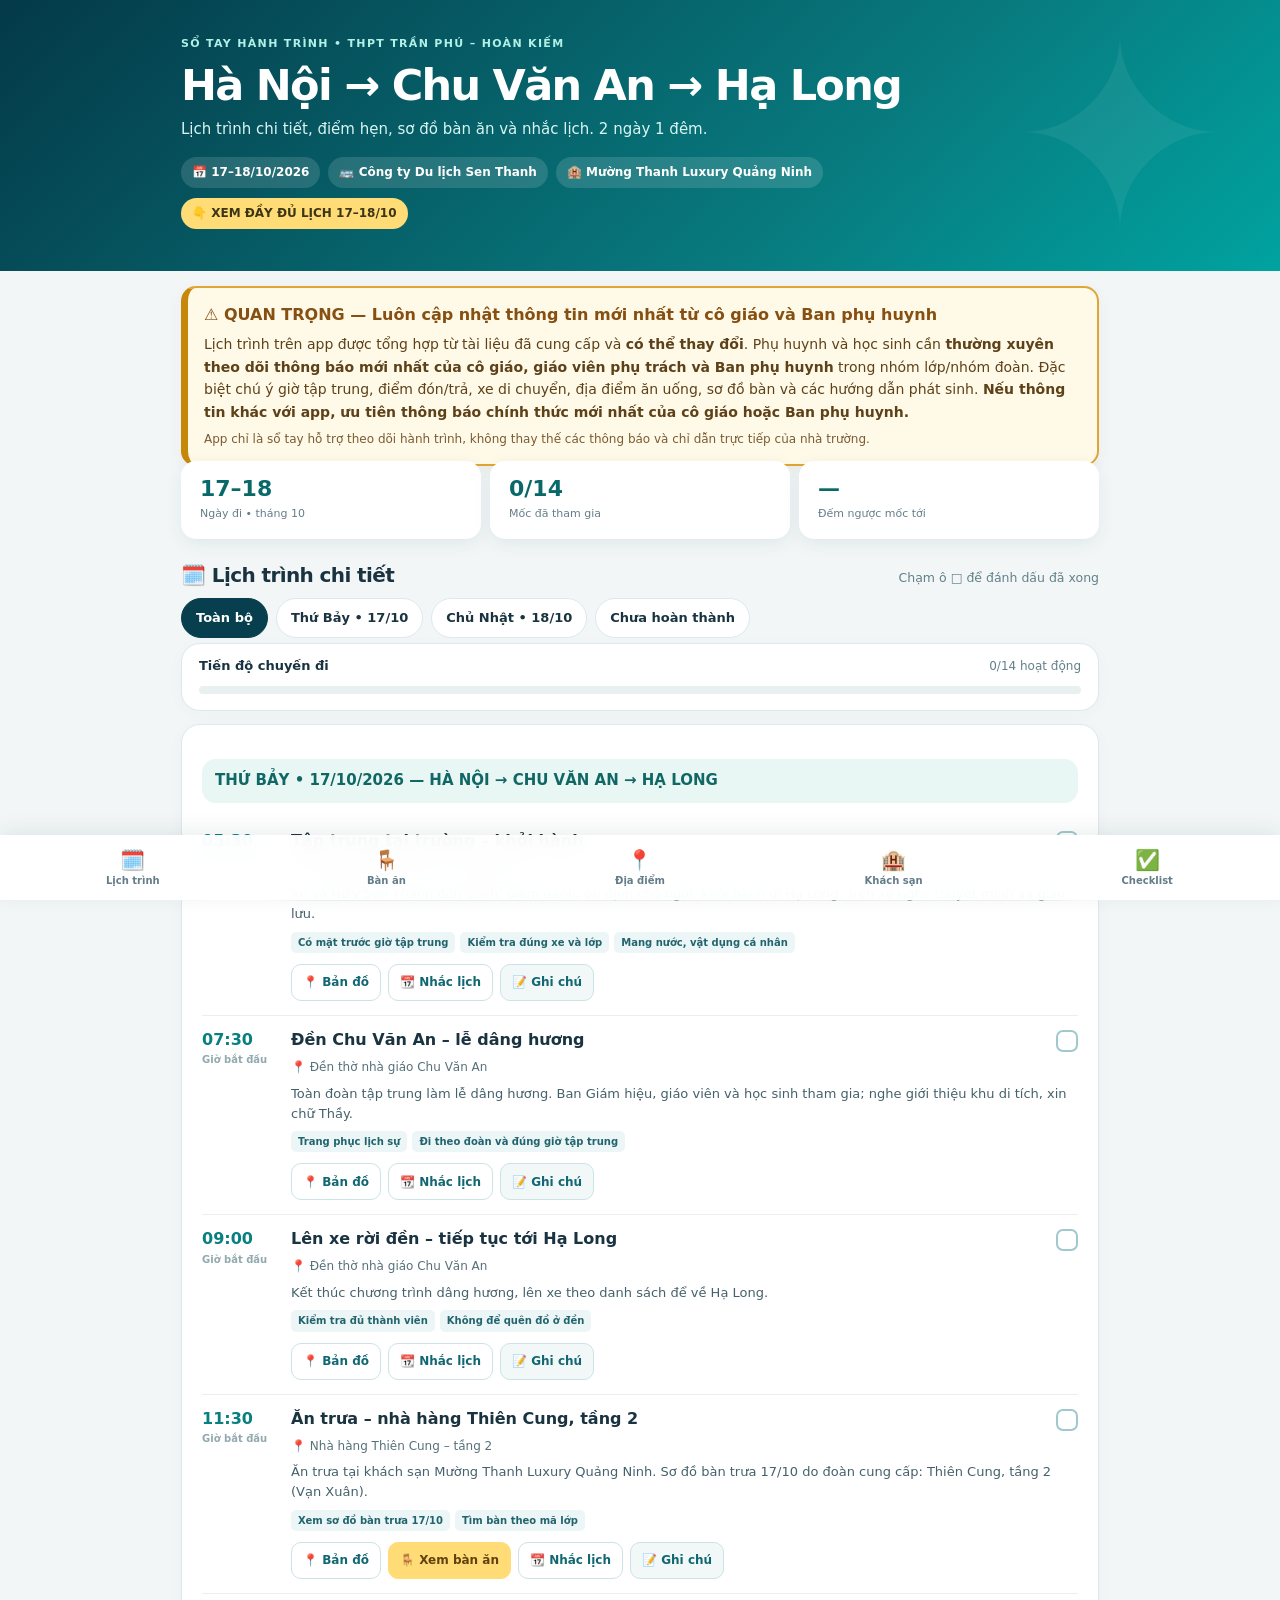
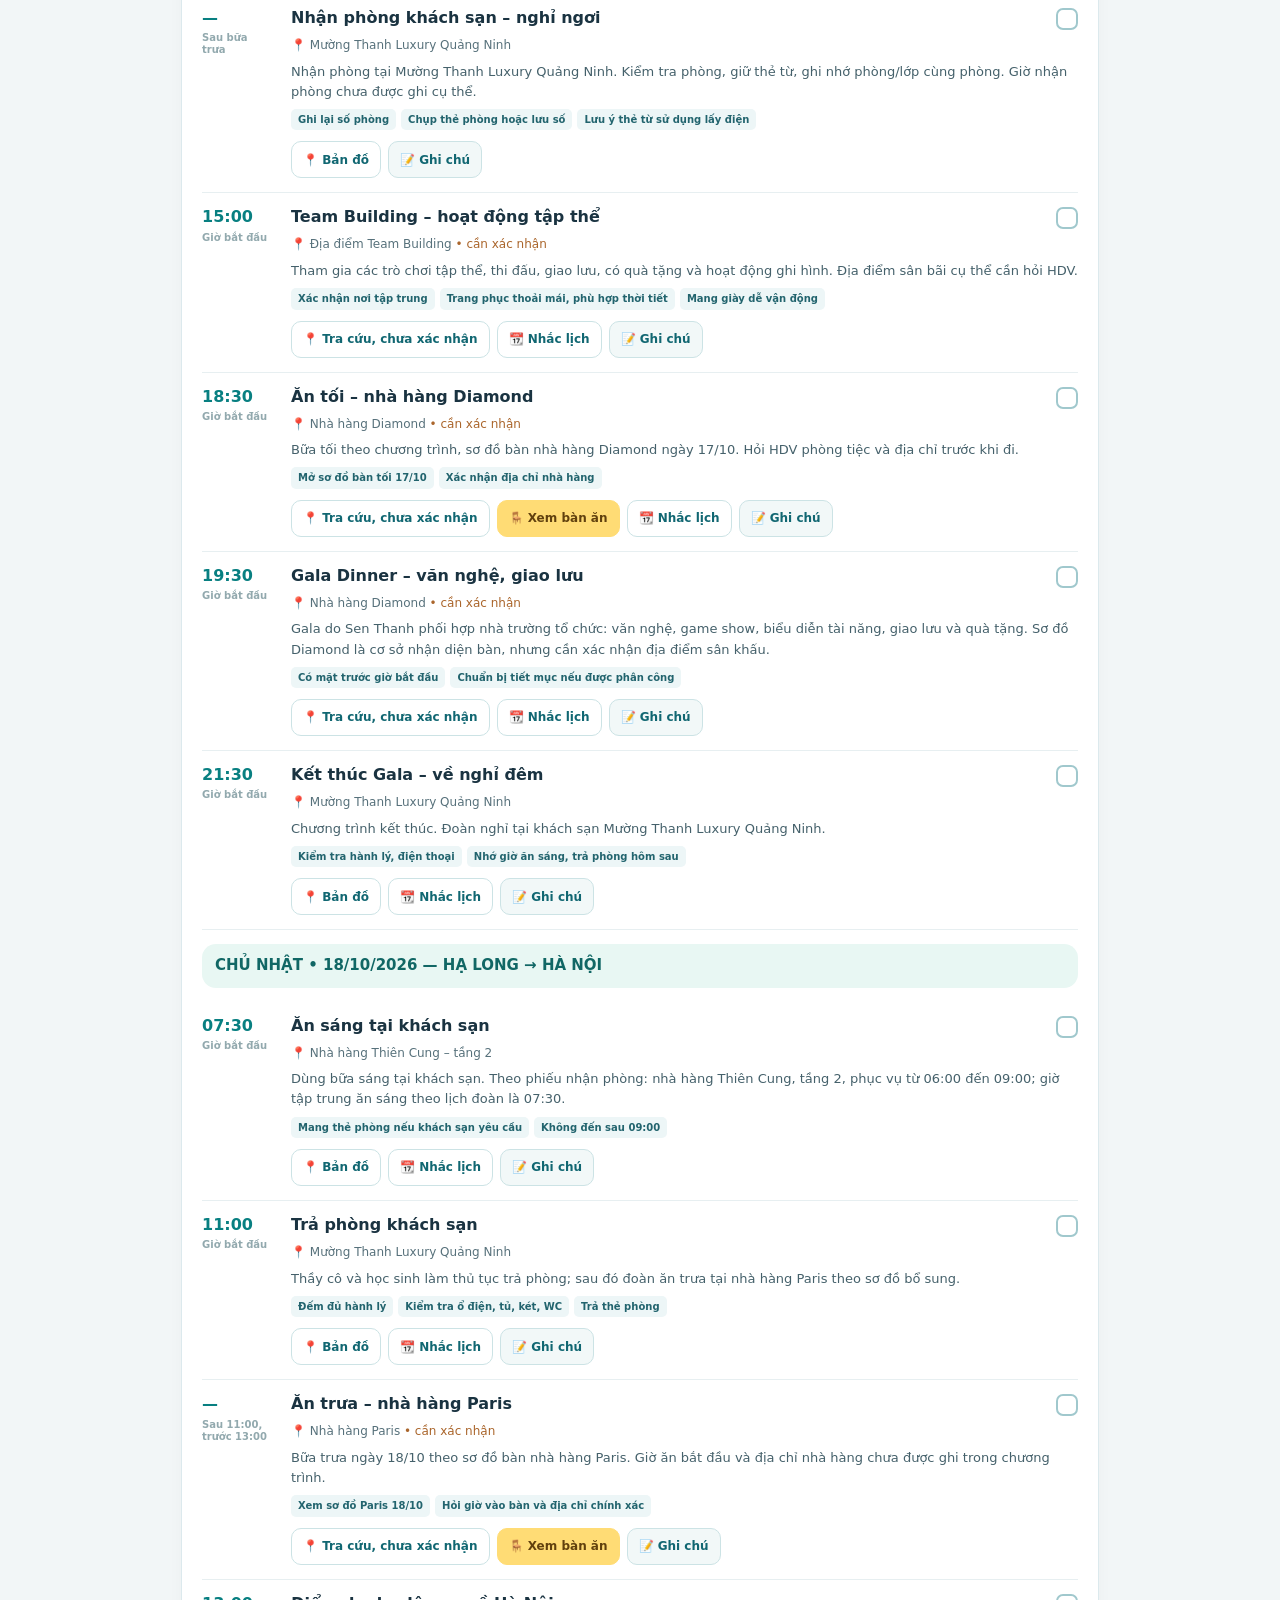
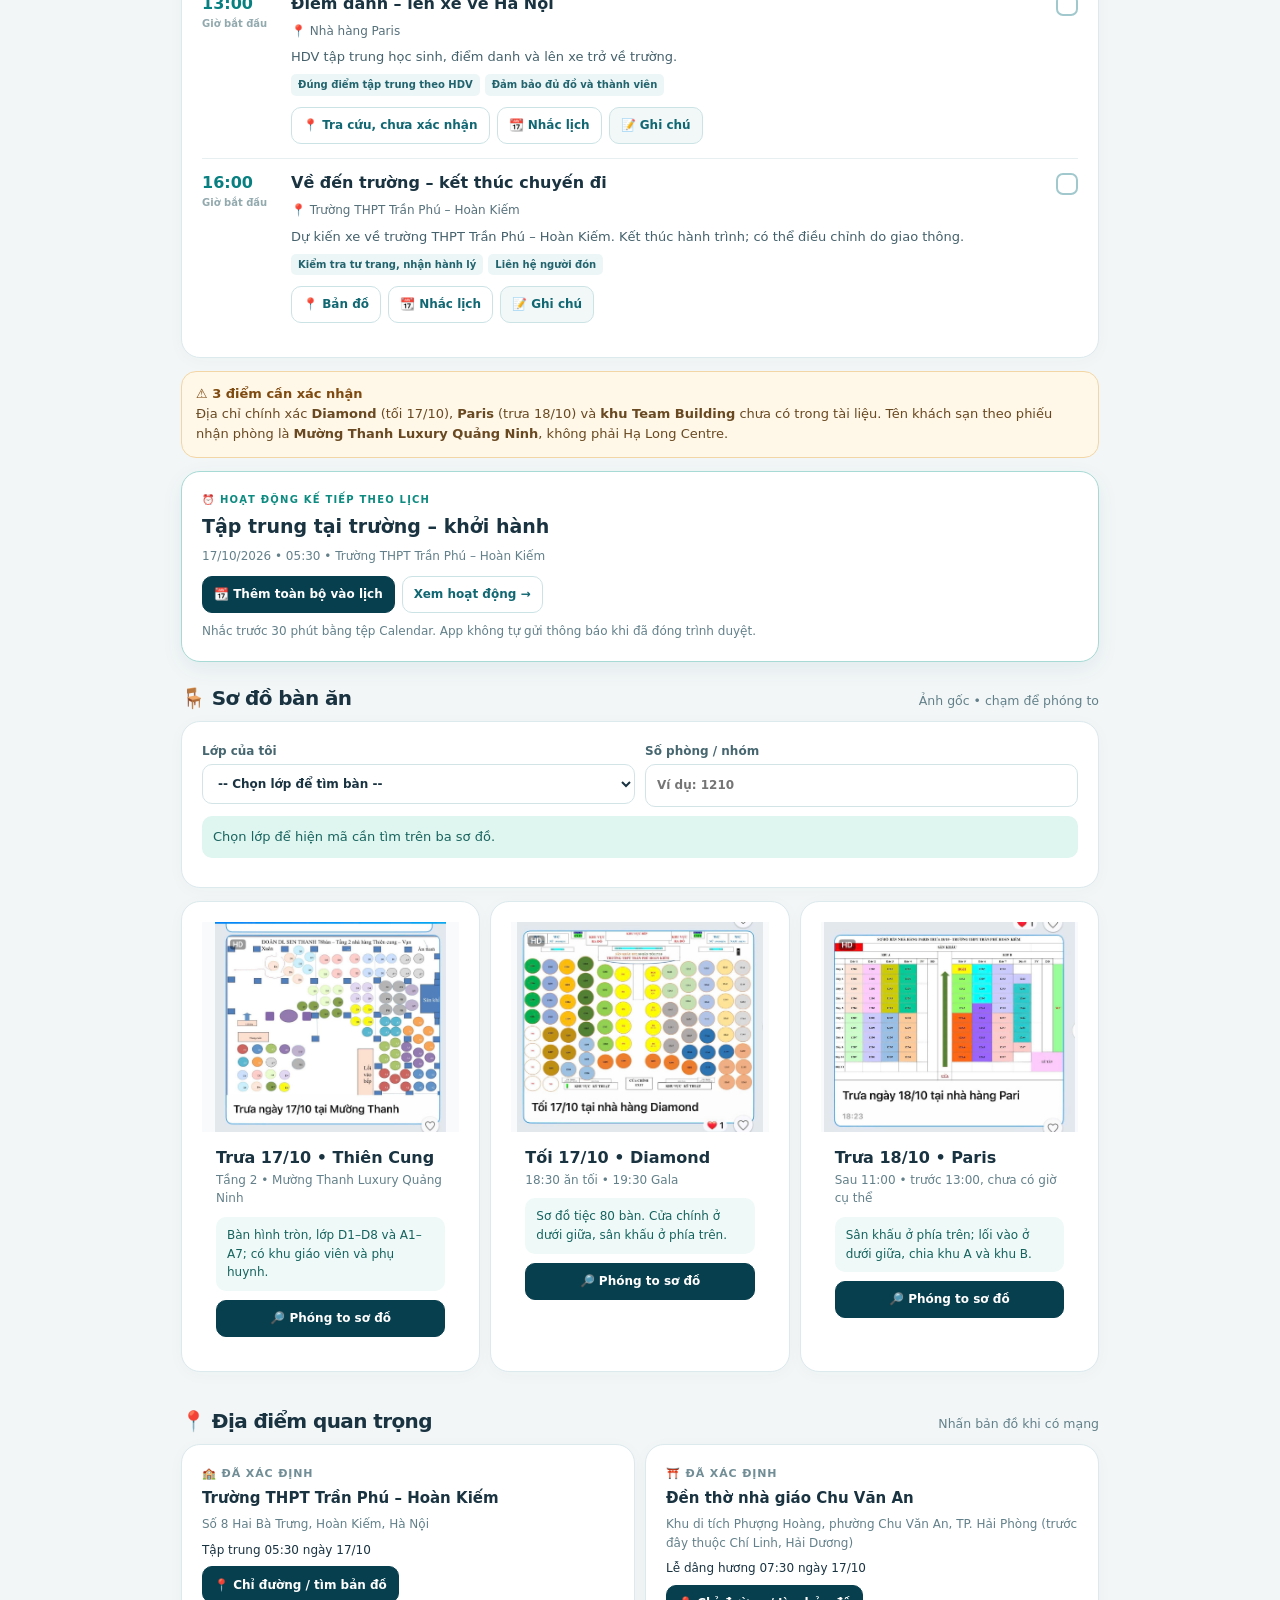
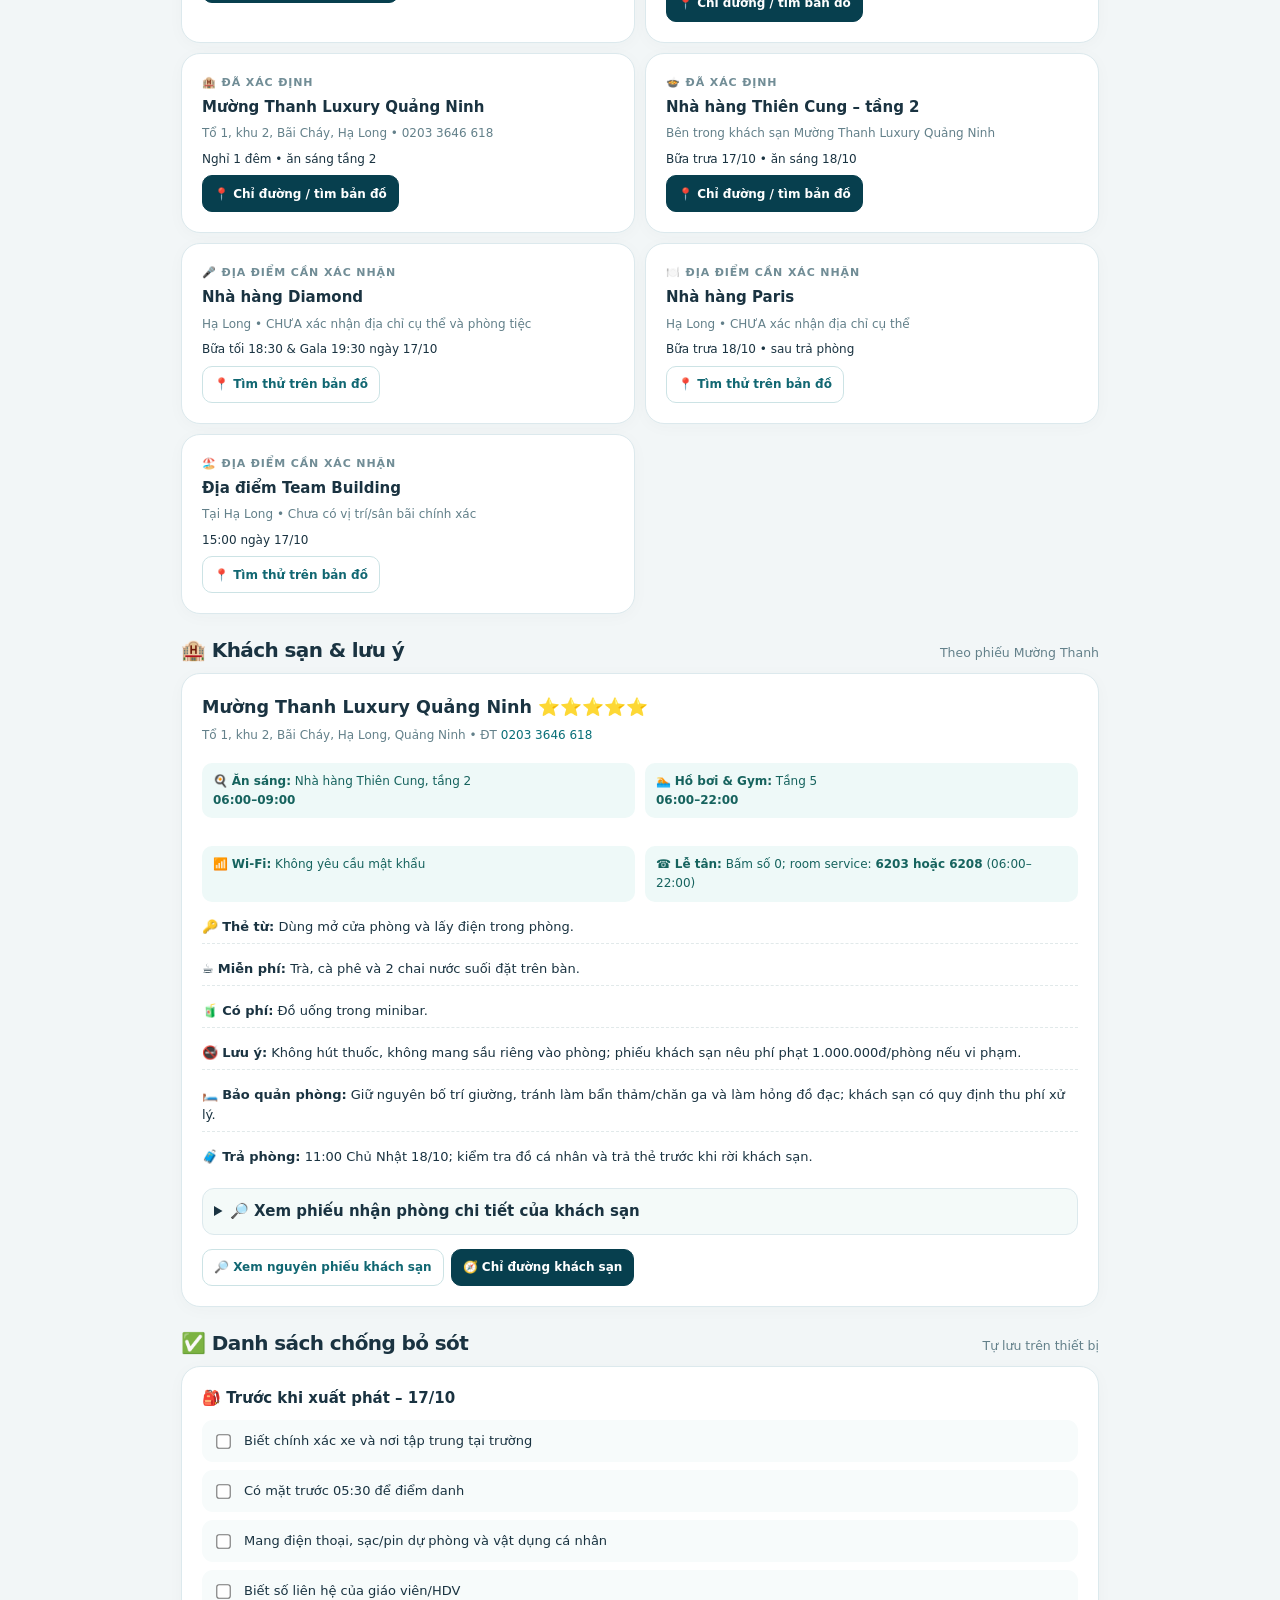
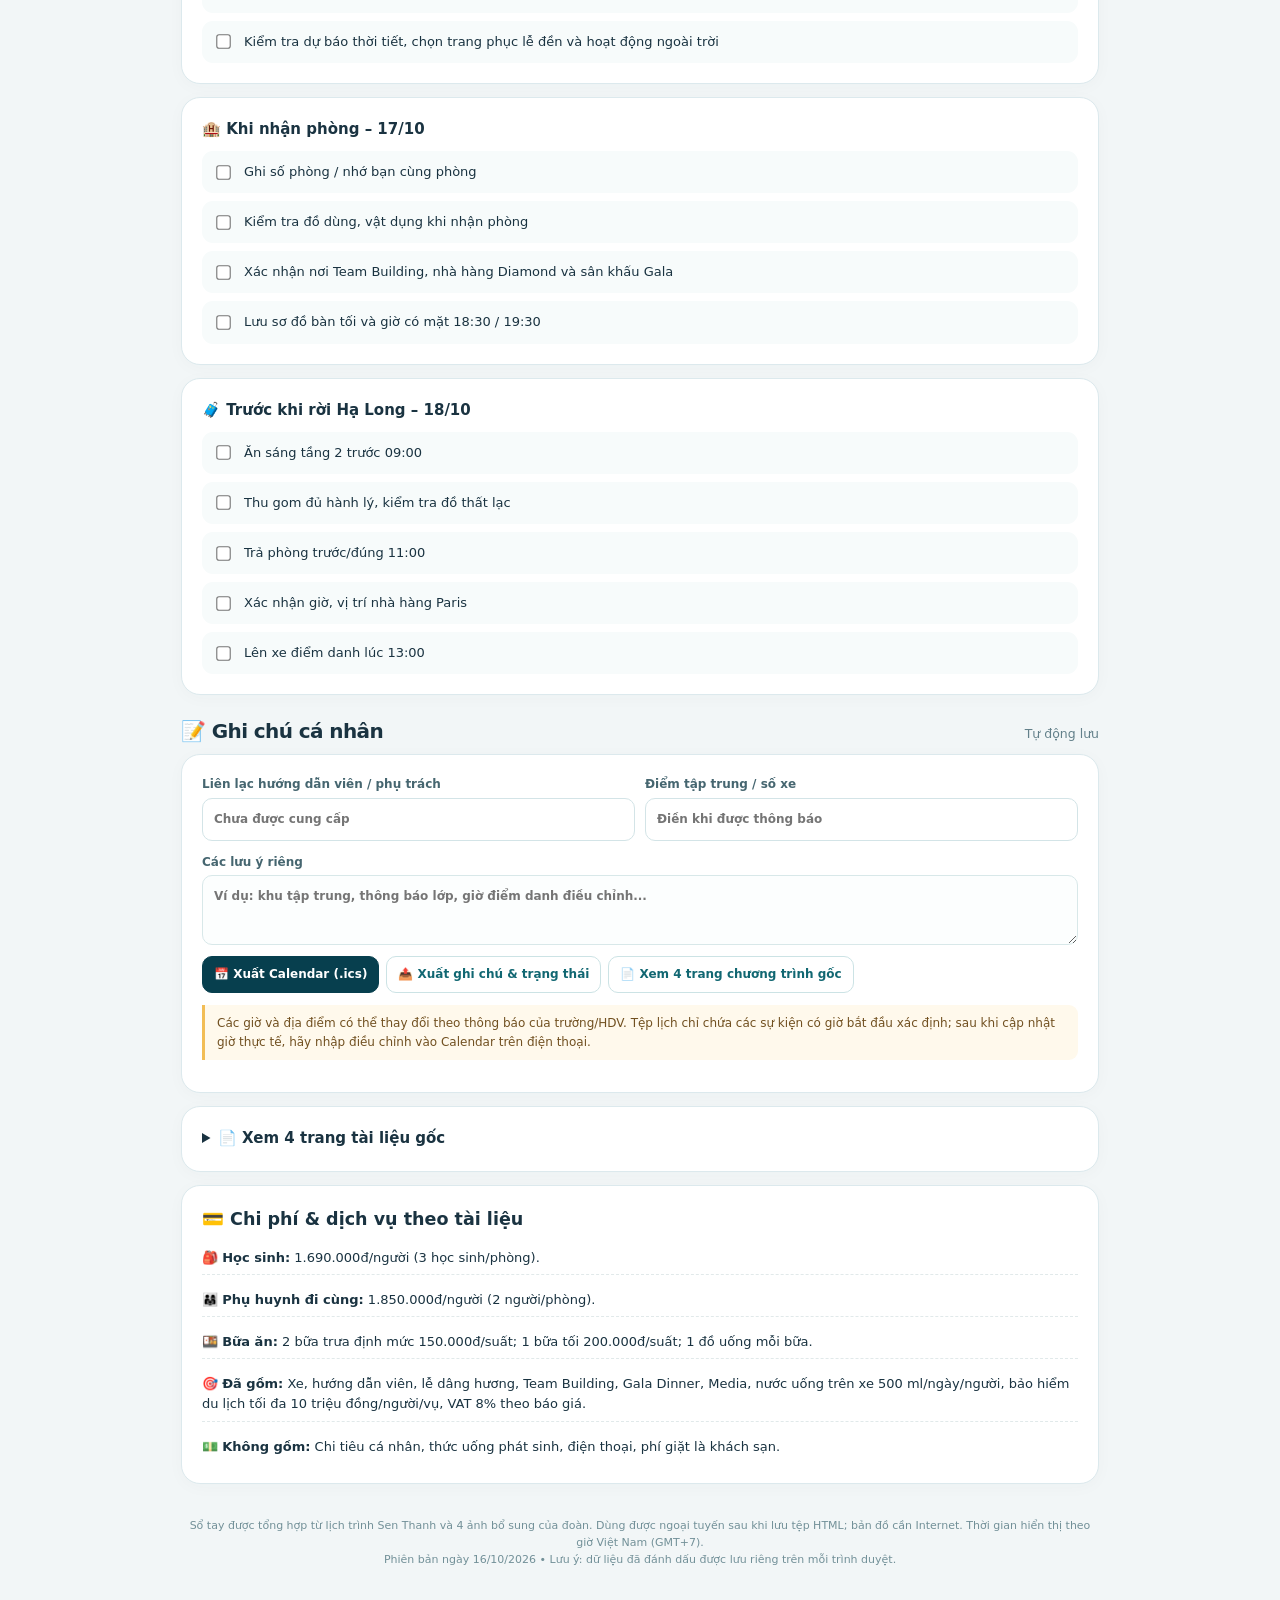
